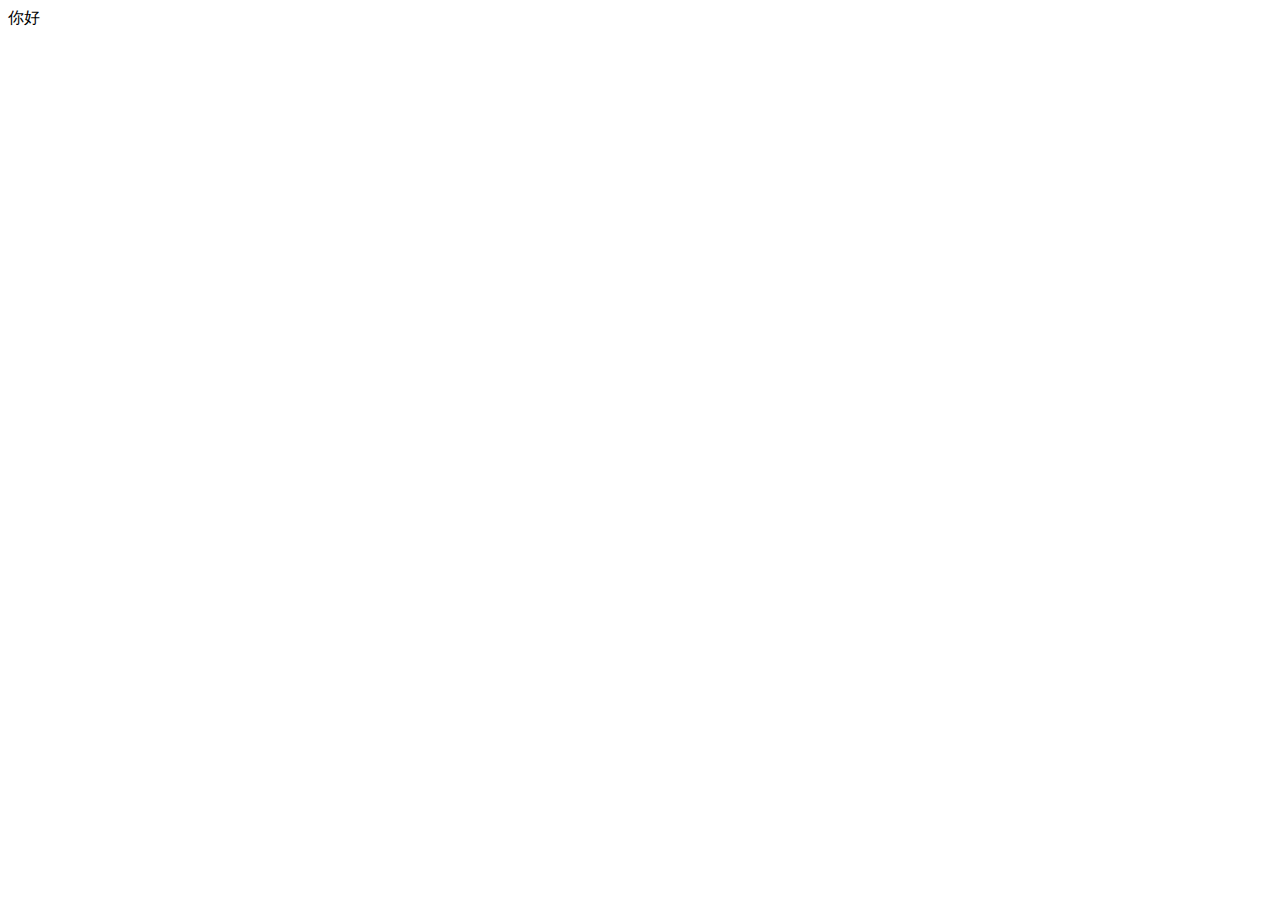
==== index.html @ 9b5a1691 "注册和登录页面完成" ====
<!DOCTYPE html>
<html lang="en">
<head>
    <meta charset="UTF-8">
    <meta http-equiv="X-UA-Compatible" content="IE=edge">
    <meta name="viewport" content="width=device-width, initial-scale=1.0">
    <title>Document</title>
</head>
<body>
    <div class="">你好</div>
</body>
</html>
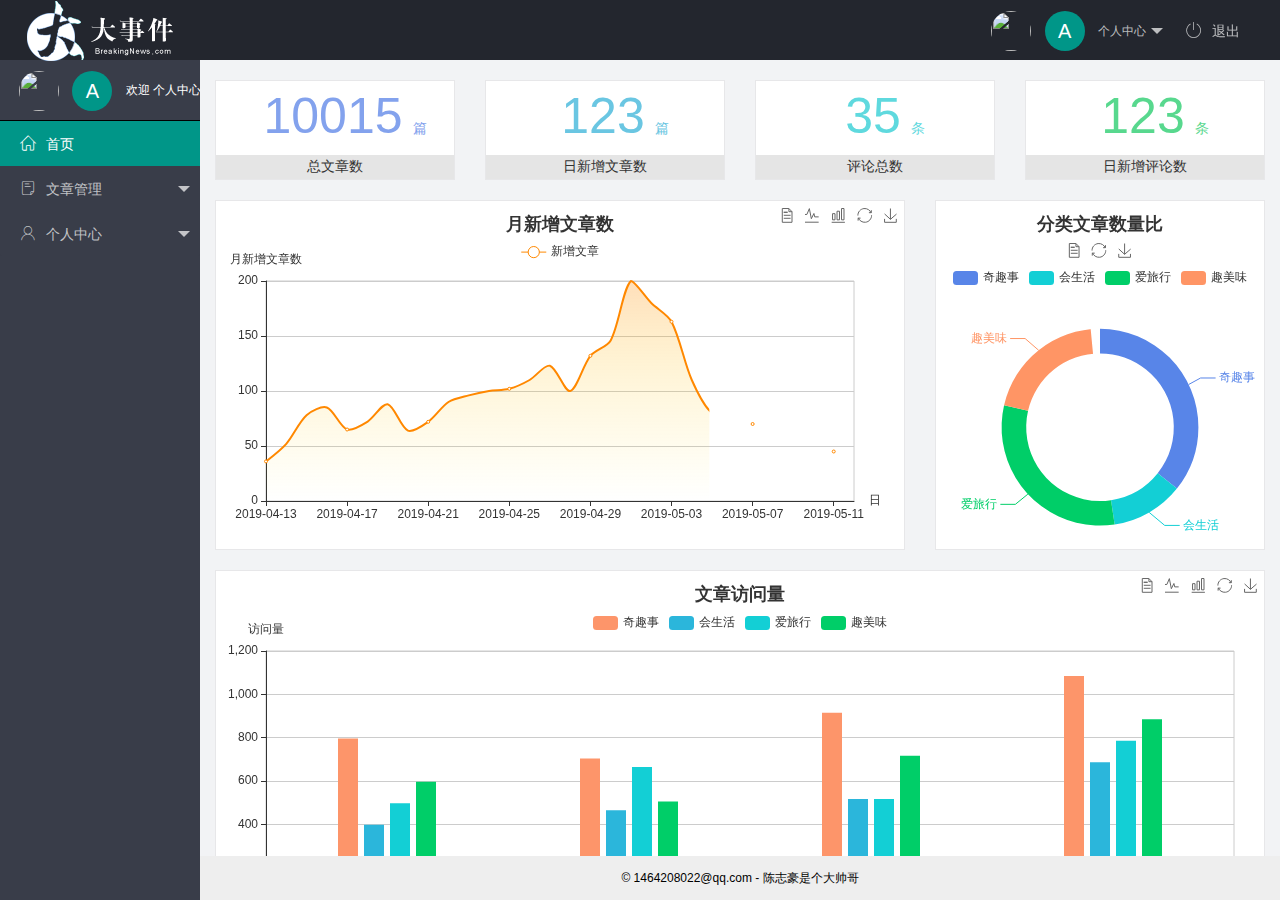
==== commit 4a2f3d9c: "首页完成" ====
--- a/index.html
+++ b/index.html
@@ -1,12 +1,96 @@
 <!DOCTYPE html>
-<html lang="en">
+<html>
+
 <head>
-    <meta charset="UTF-8">
-    <meta http-equiv="X-UA-Compatible" content="IE=edge">
-    <meta name="viewport" content="width=device-width, initial-scale=1.0">
-    <title>Document</title>
+    <meta charset="utf-8">
+    <meta name="viewport" content="width=device-width, initial-scale=1, maximum-scale=1">
+    <title>大事件-后台</title>
+    <!-- 引入layUI 的 css 文件 -->
+    <link rel="stylesheet" href="/assets/lib/layui/css/layui.css">
+    <!-- 字体图标css -->
+    <link rel="stylesheet" href="/assets/fonts/iconfont.css">
+    <!-- 本页面的css -->
+    <link rel="stylesheet" href="/assets/css/index.css">
 </head>
-<body>
-    <div class="">你好</div>
+
+<body class="layui-layout-body">
+    <div class="layui-layout layui-layout-admin">
+        <div class="layui-header">
+            <div class="layui-logo"><img src="/assets/images/logo.png" alt=""></div>
+            <!-- 头部区域（可配合layui已有的水平导航） -->
+            <ul class="layui-nav layui-layout-right">
+                <li class="layui-nav-item">
+                    <a href="javascript:;" class="userinfo">
+                        <img src="http://t.cn/RCzsdCq" class="layui-nav-img">
+                        <span class="text-avatat">A</span>
+                       
+                        个人中心
+                    </a>
+                    <dl class="layui-nav-child">
+                        <dd><a href="javaScript:;">基本资料</a></dd>
+                        <dd><a href="javaScript:;">更换头像</a></dd>
+                        <dd><a href="javaScript:;">重置密码</a></dd>
+                    </dl>
+                </li>
+                <li class="layui-nav-item"><a href="javaScript:;"><span class="iconfont icon-tuichu"></span>退出</a></li>
+            </ul>
+        </div>
+
+        <div class="layui-side layui-bg-black">
+            <div class="layui-side-scroll">
+                <!-- 侧边栏头像区域 -->
+                <div class="userinfo">
+                    <img src="http://t.cn/RCzsdCq" class="layui-nav-img">
+                    <span class="text-avatat">A</span>
+                    <span id="welcome">欢迎</span>
+                    个人中心
+                </div>
+                <!-- 左侧导航区域（可配合layui已有的垂直导航） -->
+                <ul class="layui-nav layui-nav-tree" lay-filter="test" lay-shrink="all">
+                    <li class="layui-nav-item layui-this">
+                        <a href="/home/dashboard.html" target="fm"><span class="iconfont icon-home"></span>首页</a>
+                    </li>
+                    <li class="layui-nav-item">
+                        <a class="" href="javascript:;"><span class="iconfont icon-16"></span>文章管理</a>
+                        <dl class="layui-nav-child">
+                            <dd><a href="javascript:;"><i class="layui-icon layui-icon-app"></i>文章类别</a></dd>
+                            <dd><a href="javascript:;"><i class="layui-icon layui-icon-app"></i>文章列表</a></dd>
+                            <dd><a href="javascript:;">
+                                    <i class="layui-icon layui-icon-app"></i>发表文章</a></dd>
+                        </dl>
+                    </li>
+                    <li class="layui-nav-item">
+                        <a href="javascript:;"><span class="iconfont icon-user"></span>个人中心</a>
+                        <dl class="layui-nav-child">
+                            <dd><a href="javascript:;"><i class="layui-icon layui-icon-app"></i>基本资料</a></dd>
+                            <dd><a href="javascript:;"><i class="layui-icon layui-icon-app"></i>更换头像</a></dd>
+                            <dd><a href="javascript:;"><i class="layui-icon layui-icon-app"></i>重置密码</a></dd>
+                        </dl>
+                    </li>
+
+                </ul>
+            </div>
+        </div>
+
+        <div class="layui-body">
+            <!-- 内容主体区域 -->
+            <iframe name="fm" src="/home/dashboard.html" frameborder="0"></iframe>
+        </div>
+
+        <div class="layui-footer">
+            <!-- 底部固定区域 -->
+            © 1464208022@qq.com - 陈志豪是个大帅哥
+        </div>
+    </div>
+
+    <!-- 引入layui的js文件 -->
+    <script src="/assets/lib/layui/layui.all.js"></script>
+
+    <!-- 引入jQuery文件 -->
+    <script src="/assets/lib/jquery.js"></script>
+    <script src="/assets/js/baseAPI.js"></script>
+    <!-- 引入本页面的js文件 -->
+    <script src="/assets/js/index.js"></script>
 </body>
+
 </html>--- a/assets/lib/layui/css/layui.css
+++ b/assets/lib/layui/css/layui.css
@@ -0,0 +1,2 @@
+/** layui-v2.5.5 MIT License By https://www.layui.com */
+ .layui-inline,img{display:inline-block;vertical-align:middle}h1,h2,h3,h4,h5,h6{font-weight:400}.layui-edge,.layui-header,.layui-inline,.layui-main{position:relative}.layui-body,.layui-edge,.layui-elip{overflow:hidden}.layui-btn,.layui-edge,.layui-inline,img{vertical-align:middle}.layui-btn,.layui-disabled,.layui-icon,.layui-unselect{-moz-user-select:none;-webkit-user-select:none;-ms-user-select:none}.layui-elip,.layui-form-checkbox span,.layui-form-pane .layui-form-label{text-overflow:ellipsis;white-space:nowrap}.layui-breadcrumb,.layui-tree-btnGroup{visibility:hidden}blockquote,body,button,dd,div,dl,dt,form,h1,h2,h3,h4,h5,h6,input,li,ol,p,pre,td,textarea,th,ul{margin:0;padding:0;-webkit-tap-highlight-color:rgba(0,0,0,0)}a:active,a:hover{outline:0}img{border:none}li{list-style:none}table{border-collapse:collapse;border-spacing:0}h4,h5,h6{font-size:100%}button,input,optgroup,option,select,textarea{font-family:inherit;font-size:inherit;font-style:inherit;font-weight:inherit;outline:0}pre{white-space:pre-wrap;white-space:-moz-pre-wrap;white-space:-pre-wrap;white-space:-o-pre-wrap;word-wrap:break-word}body{line-height:24px;font:14px Helvetica Neue,Helvetica,PingFang SC,Tahoma,Arial,sans-serif}hr{height:1px;margin:10px 0;border:0;clear:both}a{color:#333;text-decoration:none}a:hover{color:#777}a cite{font-style:normal;*cursor:pointer}.layui-border-box,.layui-border-box *{box-sizing:border-box}.layui-box,.layui-box *{box-sizing:content-box}.layui-clear{clear:both;*zoom:1}.layui-clear:after{content:'\20';clear:both;*zoom:1;display:block;height:0}.layui-inline{*display:inline;*zoom:1}.layui-edge{display:inline-block;width:0;height:0;border-width:6px;border-style:dashed;border-color:transparent}.layui-edge-top{top:-4px;border-bottom-color:#999;border-bottom-style:solid}.layui-edge-right{border-left-color:#999;border-left-style:solid}.layui-edge-bottom{top:2px;border-top-color:#999;border-top-style:solid}.layui-edge-left{border-right-color:#999;border-right-style:solid}.layui-disabled,.layui-disabled:hover{color:#d2d2d2!important;cursor:not-allowed!important}.layui-circle{border-radius:100%}.layui-show{display:block!important}.layui-hide{display:none!important}@font-face{font-family:layui-icon;src:url(../font/iconfont.eot?v=250);src:url(../font/iconfont.eot?v=250#iefix) format('embedded-opentype'),url(../font/iconfont.woff2?v=250) format('woff2'),url(../font/iconfont.woff?v=250) format('woff'),url(../font/iconfont.ttf?v=250) format('truetype'),url(../font/iconfont.svg?v=250#layui-icon) format('svg')}.layui-icon{font-family:layui-icon!important;font-size:16px;font-style:normal;-webkit-font-smoothing:antialiased;-moz-osx-font-smoothing:grayscale}.layui-icon-reply-fill:before{content:"\e611"}.layui-icon-set-fill:before{content:"\e614"}.layui-icon-menu-fill:before{content:"\e60f"}.layui-icon-search:before{content:"\e615"}.layui-icon-share:before{content:"\e641"}.layui-icon-set-sm:before{content:"\e620"}.layui-icon-engine:before{content:"\e628"}.layui-icon-close:before{content:"\1006"}.layui-icon-close-fill:before{content:"\1007"}.layui-icon-chart-screen:before{content:"\e629"}.layui-icon-star:before{content:"\e600"}.layui-icon-circle-dot:before{content:"\e617"}.layui-icon-chat:before{content:"\e606"}.layui-icon-release:before{content:"\e609"}.layui-icon-list:before{content:"\e60a"}.layui-icon-chart:before{content:"\e62c"}.layui-icon-ok-circle:before{content:"\1005"}.layui-icon-layim-theme:before{content:"\e61b"}.layui-icon-table:before{content:"\e62d"}.layui-icon-right:before{content:"\e602"}.layui-icon-left:before{content:"\e603"}.layui-icon-cart-simple:before{content:"\e698"}.layui-icon-face-cry:before{content:"\e69c"}.layui-icon-face-smile:before{content:"\e6af"}.layui-icon-survey:before{content:"\e6b2"}.layui-icon-tree:before{content:"\e62e"}.layui-icon-upload-circle:before{content:"\e62f"}.layui-icon-add-circle:before{content:"\e61f"}.layui-icon-download-circle:before{content:"\e601"}.layui-icon-templeate-1:before{content:"\e630"}.layui-icon-util:before{content:"\e631"}.layui-icon-face-surprised:before{content:"\e664"}.layui-icon-edit:before{content:"\e642"}.layui-icon-speaker:before{content:"\e645"}.layui-icon-down:before{content:"\e61a"}.layui-icon-file:before{content:"\e621"}.layui-icon-layouts:before{content:"\e632"}.layui-icon-rate-half:before{content:"\e6c9"}.layui-icon-add-circle-fine:before{content:"\e608"}.layui-icon-prev-circle:before{content:"\e633"}.layui-icon-read:before{content:"\e705"}.layui-icon-404:before{content:"\e61c"}.layui-icon-carousel:before{content:"\e634"}.layui-icon-help:before{content:"\e607"}.layui-icon-code-circle:before{content:"\e635"}.layui-icon-water:before{content:"\e636"}.layui-icon-username:before{content:"\e66f"}.layui-icon-find-fill:before{content:"\e670"}.layui-icon-about:before{content:"\e60b"}.layui-icon-location:before{content:"\e715"}.layui-icon-up:before{content:"\e619"}.layui-icon-pause:before{content:"\e651"}.layui-icon-date:before{content:"\e637"}.layui-icon-layim-uploadfile:before{content:"\e61d"}.layui-icon-delete:before{content:"\e640"}.layui-icon-play:before{content:"\e652"}.layui-icon-top:before{content:"\e604"}.layui-icon-friends:before{content:"\e612"}.layui-icon-refresh-3:before{content:"\e9aa"}.layui-icon-ok:before{content:"\e605"}.layui-icon-layer:before{content:"\e638"}.layui-icon-face-smile-fine:before{content:"\e60c"}.layui-icon-dollar:before{content:"\e659"}.layui-icon-group:before{content:"\e613"}.layui-icon-layim-download:before{content:"\e61e"}.layui-icon-picture-fine:before{content:"\e60d"}.layui-icon-link:before{content:"\e64c"}.layui-icon-diamond:before{content:"\e735"}.layui-icon-log:before{content:"\e60e"}.layui-icon-rate-solid:before{content:"\e67a"}.layui-icon-fonts-del:before{content:"\e64f"}.layui-icon-unlink:before{content:"\e64d"}.layui-icon-fonts-clear:before{content:"\e639"}.layui-icon-triangle-r:before{content:"\e623"}.layui-icon-circle:before{content:"\e63f"}.layui-icon-radio:before{content:"\e643"}.layui-icon-align-center:before{content:"\e647"}.layui-icon-align-right:before{content:"\e648"}.layui-icon-align-left:before{content:"\e649"}.layui-icon-loading-1:before{content:"\e63e"}.layui-icon-return:before{content:"\e65c"}.layui-icon-fonts-strong:before{content:"\e62b"}.layui-icon-upload:before{content:"\e67c"}.layui-icon-dialogue:before{content:"\e63a"}.layui-icon-video:before{content:"\e6ed"}.layui-icon-headset:before{content:"\e6fc"}.layui-icon-cellphone-fine:before{content:"\e63b"}.layui-icon-add-1:before{content:"\e654"}.layui-icon-face-smile-b:before{content:"\e650"}.layui-icon-fonts-html:before{content:"\e64b"}.layui-icon-form:before{content:"\e63c"}.layui-icon-cart:before{content:"\e657"}.layui-icon-camera-fill:before{content:"\e65d"}.layui-icon-tabs:before{content:"\e62a"}.layui-icon-fonts-code:before{content:"\e64e"}.layui-icon-fire:before{content:"\e756"}.layui-icon-set:before{content:"\e716"}.layui-icon-fonts-u:before{content:"\e646"}.layui-icon-triangle-d:before{content:"\e625"}.layui-icon-tips:before{content:"\e702"}.layui-icon-picture:before{content:"\e64a"}.layui-icon-more-vertical:before{content:"\e671"}.layui-icon-flag:before{content:"\e66c"}.layui-icon-loading:before{content:"\e63d"}.layui-icon-fonts-i:before{content:"\e644"}.layui-icon-refresh-1:before{content:"\e666"}.layui-icon-rmb:before{content:"\e65e"}.layui-icon-home:before{content:"\e68e"}.layui-icon-user:before{content:"\e770"}.layui-icon-notice:before{content:"\e667"}.layui-icon-login-weibo:before{content:"\e675"}.layui-icon-voice:before{content:"\e688"}.layui-icon-upload-drag:before{content:"\e681"}.layui-icon-login-qq:before{content:"\e676"}.layui-icon-snowflake:before{content:"\e6b1"}.layui-icon-file-b:before{content:"\e655"}.layui-icon-template:before{content:"\e663"}.layui-icon-auz:before{content:"\e672"}.layui-icon-console:before{content:"\e665"}.layui-icon-app:before{content:"\e653"}.layui-icon-prev:before{content:"\e65a"}.layui-icon-website:before{content:"\e7ae"}.layui-icon-next:before{content:"\e65b"}.layui-icon-component:before{content:"\e857"}.layui-icon-more:before{content:"\e65f"}.layui-icon-login-wechat:before{content:"\e677"}.layui-icon-shrink-right:before{content:"\e668"}.layui-icon-spread-left:before{content:"\e66b"}.layui-icon-camera:before{content:"\e660"}.layui-icon-note:before{content:"\e66e"}.layui-icon-refresh:before{content:"\e669"}.layui-icon-female:before{content:"\e661"}.layui-icon-male:before{content:"\e662"}.layui-icon-password:before{content:"\e673"}.layui-icon-senior:before{content:"\e674"}.layui-icon-theme:before{content:"\e66a"}.layui-icon-tread:before{content:"\e6c5"}.layui-icon-praise:before{content:"\e6c6"}.layui-icon-star-fill:before{content:"\e658"}.layui-icon-rate:before{content:"\e67b"}.layui-icon-template-1:before{content:"\e656"}.layui-icon-vercode:before{content:"\e679"}.layui-icon-cellphone:before{content:"\e678"}.layui-icon-screen-full:before{content:"\e622"}.layui-icon-screen-restore:before{content:"\e758"}.layui-icon-cols:before{content:"\e610"}.layui-icon-export:before{content:"\e67d"}.layui-icon-print:before{content:"\e66d"}.layui-icon-slider:before{content:"\e714"}.layui-icon-addition:before{content:"\e624"}.layui-icon-subtraction:before{content:"\e67e"}.layui-icon-service:before{content:"\e626"}.layui-icon-transfer:before{content:"\e691"}.layui-main{width:1140px;margin:0 auto}.layui-header{z-index:1000;height:60px}.layui-header a:hover{transition:all .5s;-webkit-transition:all .5s}.layui-side{position:fixed;left:0;top:0;bottom:0;z-index:999;width:200px;overflow-x:hidden}.layui-side-scroll{position:relative;width:220px;height:100%;overflow-x:hidden}.layui-body{position:absolute;left:200px;right:0;top:0;bottom:0;z-index:998;width:auto;overflow-y:auto;box-sizing:border-box}.layui-layout-body{overflow:hidden}.layui-layout-admin .layui-header{background-color:#23262E}.layui-layout-admin .layui-side{top:60px;width:200px;overflow-x:hidden}.layui-layout-admin .layui-body{position:fixed;top:60px;bottom:44px}.layui-layout-admin .layui-main{width:auto;margin:0 15px}.layui-layout-admin .layui-footer{position:fixed;left:200px;right:0;bottom:0;height:44px;line-height:44px;padding:0 15px;background-color:#eee}.layui-layout-admin .layui-logo{position:absolute;left:0;top:0;width:200px;height:100%;line-height:60px;text-align:center;color:#009688;font-size:16px}.layui-layout-admin .layui-header .layui-nav{background:0 0}.layui-layout-left{position:absolute!important;left:200px;top:0}.layui-layout-right{position:absolute!important;right:0;top:0}.layui-container{position:relative;margin:0 auto;padding:0 15px;box-sizing:border-box}.layui-fluid{position:relative;margin:0 auto;padding:0 15px}.layui-row:after,.layui-row:before{content:'';display:block;clear:both}.layui-col-lg1,.layui-col-lg10,.layui-col-lg11,.layui-col-lg12,.layui-col-lg2,.layui-col-lg3,.layui-col-lg4,.layui-col-lg5,.layui-col-lg6,.layui-col-lg7,.layui-col-lg8,.layui-col-lg9,.layui-col-md1,.layui-col-md10,.layui-col-md11,.layui-col-md12,.layui-col-md2,.layui-col-md3,.layui-col-md4,.layui-col-md5,.layui-col-md6,.layui-col-md7,.layui-col-md8,.layui-col-md9,.layui-col-sm1,.layui-col-sm10,.layui-col-sm11,.layui-col-sm12,.layui-col-sm2,.layui-col-sm3,.layui-col-sm4,.layui-col-sm5,.layui-col-sm6,.layui-col-sm7,.layui-col-sm8,.layui-col-sm9,.layui-col-xs1,.layui-col-xs10,.layui-col-xs11,.layui-col-xs12,.layui-col-xs2,.layui-col-xs3,.layui-col-xs4,.layui-col-xs5,.layui-col-xs6,.layui-col-xs7,.layui-col-xs8,.layui-col-xs9{position:relative;display:block;box-sizing:border-box}.layui-col-xs1,.layui-col-xs10,.layui-col-xs11,.layui-col-xs12,.layui-col-xs2,.layui-col-xs3,.layui-col-xs4,.layui-col-xs5,.layui-col-xs6,.layui-col-xs7,.layui-col-xs8,.layui-col-xs9{float:left}.layui-col-xs1{width:8.33333333%}.layui-col-xs2{width:16.66666667%}.layui-col-xs3{width:25%}.layui-col-xs4{width:33.33333333%}.layui-col-xs5{width:41.66666667%}.layui-col-xs6{width:50%}.layui-col-xs7{width:58.33333333%}.layui-col-xs8{width:66.66666667%}.layui-col-xs9{width:75%}.layui-col-xs10{width:83.33333333%}.layui-col-xs11{width:91.66666667%}.layui-col-xs12{width:100%}.layui-col-xs-offset1{margin-left:8.33333333%}.layui-col-xs-offset2{margin-left:16.66666667%}.layui-col-xs-offset3{margin-left:25%}.layui-col-xs-offset4{margin-left:33.33333333%}.layui-col-xs-offset5{margin-left:41.66666667%}.layui-col-xs-offset6{margin-left:50%}.layui-col-xs-offset7{margin-left:58.33333333%}.layui-col-xs-offset8{margin-left:66.66666667%}.layui-col-xs-offset9{margin-left:75%}.layui-col-xs-offset10{margin-left:83.33333333%}.layui-col-xs-offset11{margin-left:91.66666667%}.layui-col-xs-offset12{margin-left:100%}@media screen and (max-width:768px){.layui-hide-xs{display:none!important}.layui-show-xs-block{display:block!important}.layui-show-xs-inline{display:inline!important}.layui-show-xs-inline-block{display:inline-block!important}}@media screen and (min-width:768px){.layui-container{width:750px}.layui-hide-sm{display:none!important}.layui-show-sm-block{display:block!important}.layui-show-sm-inline{display:inline!important}.layui-show-sm-inline-block{display:inline-block!important}.layui-col-sm1,.layui-col-sm10,.layui-col-sm11,.layui-col-sm12,.layui-col-sm2,.layui-col-sm3,.layui-col-sm4,.layui-col-sm5,.layui-col-sm6,.layui-col-sm7,.layui-col-sm8,.layui-col-sm9{float:left}.layui-col-sm1{width:8.33333333%}.layui-col-sm2{width:16.66666667%}.layui-col-sm3{width:25%}.layui-col-sm4{width:33.33333333%}.layui-col-sm5{width:41.66666667%}.layui-col-sm6{width:50%}.layui-col-sm7{width:58.33333333%}.layui-col-sm8{width:66.66666667%}.layui-col-sm9{width:75%}.layui-col-sm10{width:83.33333333%}.layui-col-sm11{width:91.66666667%}.layui-col-sm12{width:100%}.layui-col-sm-offset1{margin-left:8.33333333%}.layui-col-sm-offset2{margin-left:16.66666667%}.layui-col-sm-offset3{margin-left:25%}.layui-col-sm-offset4{margin-left:33.33333333%}.layui-col-sm-offset5{margin-left:41.66666667%}.layui-col-sm-offset6{margin-left:50%}.layui-col-sm-offset7{margin-left:58.33333333%}.layui-col-sm-offset8{margin-left:66.66666667%}.layui-col-sm-offset9{margin-left:75%}.layui-col-sm-offset10{margin-left:83.33333333%}.layui-col-sm-offset11{margin-left:91.66666667%}.layui-col-sm-offset12{margin-left:100%}}@media screen and (min-width:992px){.layui-container{width:970px}.layui-hide-md{display:none!important}.layui-show-md-block{display:block!important}.layui-show-md-inline{display:inline!important}.layui-show-md-inline-block{display:inline-block!important}.layui-col-md1,.layui-col-md10,.layui-col-md11,.layui-col-md12,.layui-col-md2,.layui-col-md3,.layui-col-md4,.layui-col-md5,.layui-col-md6,.layui-col-md7,.layui-col-md8,.layui-col-md9{float:left}.layui-col-md1{width:8.33333333%}.layui-col-md2{width:16.66666667%}.layui-col-md3{width:25%}.layui-col-md4{width:33.33333333%}.layui-col-md5{width:41.66666667%}.layui-col-md6{width:50%}.layui-col-md7{width:58.33333333%}.layui-col-md8{width:66.66666667%}.layui-col-md9{width:75%}.layui-col-md10{width:83.33333333%}.layui-col-md11{width:91.66666667%}.layui-col-md12{width:100%}.layui-col-md-offset1{margin-left:8.33333333%}.layui-col-md-offset2{margin-left:16.66666667%}.layui-col-md-offset3{margin-left:25%}.layui-col-md-offset4{margin-left:33.33333333%}.layui-col-md-offset5{margin-left:41.66666667%}.layui-col-md-offset6{margin-left:50%}.layui-col-md-offset7{margin-left:58.33333333%}.layui-col-md-offset8{margin-left:66.66666667%}.layui-col-md-offset9{margin-left:75%}.layui-col-md-offset10{margin-left:83.33333333%}.layui-col-md-offset11{margin-left:91.66666667%}.layui-col-md-offset12{margin-left:100%}}@media screen and (min-width:1200px){.layui-container{width:1170px}.layui-hide-lg{display:none!important}.layui-show-lg-block{display:block!important}.layui-show-lg-inline{display:inline!important}.layui-show-lg-inline-block{display:inline-block!important}.layui-col-lg1,.layui-col-lg10,.layui-col-lg11,.layui-col-lg12,.layui-col-lg2,.layui-col-lg3,.layui-col-lg4,.layui-col-lg5,.layui-col-lg6,.layui-col-lg7,.layui-col-lg8,.layui-col-lg9{float:left}.layui-col-lg1{width:8.33333333%}.layui-col-lg2{width:16.66666667%}.layui-col-lg3{width:25%}.layui-col-lg4{width:33.33333333%}.layui-col-lg5{width:41.66666667%}.layui-col-lg6{width:50%}.layui-col-lg7{width:58.33333333%}.layui-col-lg8{width:66.66666667%}.layui-col-lg9{width:75%}.layui-col-lg10{width:83.33333333%}.layui-col-lg11{width:91.66666667%}.layui-col-lg12{width:100%}.layui-col-lg-offset1{margin-left:8.33333333%}.layui-col-lg-offset2{margin-left:16.66666667%}.layui-col-lg-offset3{margin-left:25%}.layui-col-lg-offset4{margin-left:33.33333333%}.layui-col-lg-offset5{margin-left:41.66666667%}.layui-col-lg-offset6{margin-left:50%}.layui-col-lg-offset7{margin-left:58.33333333%}.layui-col-lg-offset8{margin-left:66.66666667%}.layui-col-lg-offset9{margin-left:75%}.layui-col-lg-offset10{margin-left:83.33333333%}.layui-col-lg-offset11{margin-left:91.66666667%}.layui-col-lg-offset12{margin-left:100%}}.layui-col-space1{margin:-.5px}.layui-col-space1>*{padding:.5px}.layui-col-space3{margin:-1.5px}.layui-col-space3>*{padding:1.5px}.layui-col-space5{margin:-2.5px}.layui-col-space5>*{padding:2.5px}.layui-col-space8{margin:-3.5px}.layui-col-space8>*{padding:3.5px}.layui-col-space10{margin:-5px}.layui-col-space10>*{padding:5px}.layui-col-space12{margin:-6px}.layui-col-space12>*{padding:6px}.layui-col-space15{margin:-7.5px}.layui-col-space15>*{padding:7.5px}.layui-col-space18{margin:-9px}.layui-col-space18>*{padding:9px}.layui-col-space20{margin:-10px}.layui-col-space20>*{padding:10px}.layui-col-space22{margin:-11px}.layui-col-space22>*{padding:11px}.layui-col-space25{margin:-12.5px}.layui-col-space25>*{padding:12.5px}.layui-col-space30{margin:-15px}.layui-col-space30>*{padding:15px}.layui-btn,.layui-input,.layui-select,.layui-textarea,.layui-upload-button{outline:0;-webkit-appearance:none;transition:all .3s;-webkit-transition:all .3s;box-sizing:border-box}.layui-elem-quote{margin-bottom:10px;padding:15px;line-height:22px;border-left:5px solid #009688;border-radius:0 2px 2px 0;background-color:#f2f2f2}.layui-quote-nm{border-style:solid;border-width:1px 1px 1px 5px;background:0 0}.layui-elem-field{margin-bottom:10px;padding:0;border-width:1px;border-style:solid}.layui-elem-field legend{margin-left:20px;padding:0 10px;font-size:20px;font-weight:300}.layui-field-title{margin:10px 0 20px;border-width:1px 0 0}.layui-field-box{padding:10px 15px}.layui-field-title .layui-field-box{padding:10px 0}.layui-progress{position:relative;height:6px;border-radius:20px;background-color:#e2e2e2}.layui-progress-bar{position:absolute;left:0;top:0;width:0;max-width:100%;height:6px;border-radius:20px;text-align:right;background-color:#5FB878;transition:all .3s;-webkit-transition:all .3s}.layui-progress-big,.layui-progress-big .layui-progress-bar{height:18px;line-height:18px}.layui-progress-text{position:relative;top:-20px;line-height:18px;font-size:12px;color:#666}.layui-progress-big .layui-progress-text{position:static;padding:0 10px;color:#fff}.layui-collapse{border-width:1px;border-style:solid;border-radius:2px}.layui-colla-content,.layui-colla-item{border-top-width:1px;border-top-style:solid}.layui-colla-item:first-child{border-top:none}.layui-colla-title{position:relative;height:42px;line-height:42px;padding:0 15px 0 35px;color:#333;background-color:#f2f2f2;cursor:pointer;font-size:14px;overflow:hidden}.layui-colla-content{display:none;padding:10px 15px;line-height:22px;color:#666}.layui-colla-icon{position:absolute;left:15px;top:0;font-size:14px}.layui-card{margin-bottom:15px;border-radius:2px;background-color:#fff;box-shadow:0 1px 2px 0 rgba(0,0,0,.05)}.layui-card:last-child{margin-bottom:0}.layui-card-header{position:relative;height:42px;line-height:42px;padding:0 15px;border-bottom:1px solid #f6f6f6;color:#333;border-radius:2px 2px 0 0;font-size:14px}.layui-bg-black,.layui-bg-blue,.layui-bg-cyan,.layui-bg-green,.layui-bg-orange,.layui-bg-red{color:#fff!important}.layui-card-body{position:relative;padding:10px 15px;line-height:24px}.layui-card-body[pad15]{padding:15px}.layui-card-body[pad20]{padding:20px}.layui-card-body .layui-table{margin:5px 0}.layui-card .layui-tab{margin:0}.layui-panel-window{position:relative;padding:15px;border-radius:0;border-top:5px solid #E6E6E6;background-color:#fff}.layui-auxiliar-moving{position:fixed;left:0;right:0;top:0;bottom:0;width:100%;height:100%;background:0 0;z-index:9999999999}.layui-form-label,.layui-form-mid,.layui-form-select,.layui-input-block,.layui-input-inline,.layui-textarea{position:relative}.layui-bg-red{background-color:#FF5722!important}.layui-bg-orange{background-color:#FFB800!important}.layui-bg-green{background-color:#009688!important}.layui-bg-cyan{background-color:#2F4056!important}.layui-bg-blue{background-color:#1E9FFF!important}.layui-bg-black{background-color:#393D49!important}.layui-bg-gray{background-color:#eee!important;color:#666!important}.layui-badge-rim,.layui-colla-content,.layui-colla-item,.layui-collapse,.layui-elem-field,.layui-form-pane .layui-form-item[pane],.layui-form-pane .layui-form-label,.layui-input,.layui-layedit,.layui-layedit-tool,.layui-quote-nm,.layui-select,.layui-tab-bar,.layui-tab-card,.layui-tab-title,.layui-tab-title .layui-this:after,.layui-textarea{border-color:#e6e6e6}.layui-timeline-item:before,hr{background-color:#e6e6e6}.layui-text{line-height:22px;font-size:14px;color:#666}.layui-text h1,.layui-text h2,.layui-text h3{font-weight:500;color:#333}.layui-text h1{font-size:30px}.layui-text h2{font-size:24px}.layui-text h3{font-size:18px}.layui-text a:not(.layui-btn){color:#01AAED}.layui-text a:not(.layui-btn):hover{text-decoration:underline}.layui-text ul{padding:5px 0 5px 15px}.layui-text ul li{margin-top:5px;list-style-type:disc}.layui-text em,.layui-word-aux{color:#999!important;padding:0 5px!important}.layui-btn{display:inline-block;height:38px;line-height:38px;padding:0 18px;background-color:#009688;color:#fff;white-space:nowrap;text-align:center;font-size:14px;border:none;border-radius:2px;cursor:pointer}.layui-btn:hover{opacity:.8;filter:alpha(opacity=80);color:#fff}.layui-btn:active{opacity:1;filter:alpha(opacity=100)}.layui-btn+.layui-btn{margin-left:10px}.layui-btn-container{font-size:0}.layui-btn-container .layui-btn{margin-right:10px;margin-bottom:10px}.layui-btn-container .layui-btn+.layui-btn{margin-left:0}.layui-table .layui-btn-container .layui-btn{margin-bottom:9px}.layui-btn-radius{border-radius:100px}.layui-btn .layui-icon{margin-right:3px;font-size:18px;vertical-align:bottom;vertical-align:middle\9}.layui-btn-primary{border:1px solid #C9C9C9;background-color:#fff;color:#555}.layui-btn-primary:hover{border-color:#009688;color:#333}.layui-btn-normal{background-color:#1E9FFF}.layui-btn-warm{background-color:#FFB800}.layui-btn-danger{background-color:#FF5722}.layui-btn-checked{background-color:#5FB878}.layui-btn-disabled,.layui-btn-disabled:active,.layui-btn-disabled:hover{border:1px solid #e6e6e6;background-color:#FBFBFB;color:#C9C9C9;cursor:not-allowed;opacity:1}.layui-btn-lg{height:44px;line-height:44px;padding:0 25px;font-size:16px}.layui-btn-sm{height:30px;line-height:30px;padding:0 10px;font-size:12px}.layui-btn-sm i{font-size:16px!important}.layui-btn-xs{height:22px;line-height:22px;padding:0 5px;font-size:12px}.layui-btn-xs i{font-size:14px!important}.layui-btn-group{display:inline-block;vertical-align:middle;font-size:0}.layui-btn-group .layui-btn{margin-left:0!important;margin-right:0!important;border-left:1px solid rgba(255,255,255,.5);border-radius:0}.layui-btn-group .layui-btn-primary{border-left:none}.layui-btn-group .layui-btn-primary:hover{border-color:#C9C9C9;color:#009688}.layui-btn-group .layui-btn:first-child{border-left:none;border-radius:2px 0 0 2px}.layui-btn-group .layui-btn-primary:first-child{border-left:1px solid #c9c9c9}.layui-btn-group .layui-btn:last-child{border-radius:0 2px 2px 0}.layui-btn-group .layui-btn+.layui-btn{margin-left:0}.layui-btn-group+.layui-btn-group{margin-left:10px}.layui-btn-fluid{width:100%}.layui-input,.layui-select,.layui-textarea{height:38px;line-height:1.3;line-height:38px\9;border-width:1px;border-style:solid;background-color:#fff;border-radius:2px}.layui-input::-webkit-input-placeholder,.layui-select::-webkit-input-placeholder,.layui-textarea::-webkit-input-placeholder{line-height:1.3}.layui-input,.layui-textarea{display:block;width:100%;padding-left:10px}.layui-input:hover,.layui-textarea:hover{border-color:#D2D2D2!important}.layui-input:focus,.layui-textarea:focus{border-color:#C9C9C9!important}.layui-textarea{min-height:100px;height:auto;line-height:20px;padding:6px 10px;resize:vertical}.layui-select{padding:0 10px}.layui-form input[type=checkbox],.layui-form input[type=radio],.layui-form select{display:none}.layui-form [lay-ignore]{display:initial}.layui-form-item{margin-bottom:15px;clear:both;*zoom:1}.layui-form-item:after{content:'\20';clear:both;*zoom:1;display:block;height:0}.layui-form-label{float:left;display:block;padding:9px 15px;width:80px;font-weight:400;line-height:20px;text-align:right}.layui-form-label-col{display:block;float:none;padding:9px 0;line-height:20px;text-align:left}.layui-form-item .layui-inline{margin-bottom:5px;margin-right:10px}.layui-input-block{margin-left:110px;min-height:36px}.layui-input-inline{display:inline-block;vertical-align:middle}.layui-form-item .layui-input-inline{float:left;width:190px;margin-right:10px}.layui-form-text .layui-input-inline{width:auto}.layui-form-mid{float:left;display:block;padding:9px 0!important;line-height:20px;margin-right:10px}.layui-form-danger+.layui-form-select .layui-input,.layui-form-danger:focus{border-color:#FF5722!important}.layui-form-select .layui-input{padding-right:30px;cursor:pointer}.layui-form-select .layui-edge{position:absolute;right:10px;top:50%;margin-top:-3px;cursor:pointer;border-width:6px;border-top-color:#c2c2c2;border-top-style:solid;transition:all .3s;-webkit-transition:all .3s}.layui-form-select dl{display:none;position:absolute;left:0;top:42px;padding:5px 0;z-index:899;min-width:100%;border:1px solid #d2d2d2;max-height:300px;overflow-y:auto;background-color:#fff;border-radius:2px;box-shadow:0 2px 4px rgba(0,0,0,.12);box-sizing:border-box}.layui-form-select dl dd,.layui-form-select dl dt{padding:0 10px;line-height:36px;white-space:nowrap;overflow:hidden;text-overflow:ellipsis}.layui-form-select dl dt{font-size:12px;color:#999}.layui-form-select dl dd{cursor:pointer}.layui-form-select dl dd:hover{background-color:#f2f2f2;-webkit-transition:.5s all;transition:.5s all}.layui-form-select .layui-select-group dd{padding-left:20px}.layui-form-select dl dd.layui-select-tips{padding-left:10px!important;color:#999}.layui-form-select dl dd.layui-this{background-color:#5FB878;color:#fff}.layui-form-checkbox,.layui-form-select dl dd.layui-disabled{background-color:#fff}.layui-form-selected dl{display:block}.layui-form-checkbox,.layui-form-checkbox *,.layui-form-switch{display:inline-block;vertical-align:middle}.layui-form-selected .layui-edge{margin-top:-9px;-webkit-transform:rotate(180deg);transform:rotate(180deg);margin-top:-3px\9}:root .layui-form-selected .layui-edge{margin-top:-9px\0/IE9}.layui-form-selectup dl{top:auto;bottom:42px}.layui-select-none{margin:5px 0;text-align:center;color:#999}.layui-select-disabled .layui-disabled{border-color:#eee!important}.layui-select-disabled .layui-edge{border-top-color:#d2d2d2}.layui-form-checkbox{position:relative;height:30px;line-height:30px;margin-right:10px;padding-right:30px;cursor:pointer;font-size:0;-webkit-transition:.1s linear;transition:.1s linear;box-sizing:border-box}.layui-form-checkbox span{padding:0 10px;height:100%;font-size:14px;border-radius:2px 0 0 2px;background-color:#d2d2d2;color:#fff;overflow:hidden}.layui-form-checkbox:hover span{background-color:#c2c2c2}.layui-form-checkbox i{position:absolute;right:0;top:0;width:30px;height:28px;border:1px solid #d2d2d2;border-left:none;border-radius:0 2px 2px 0;color:#fff;font-size:20px;text-align:center}.layui-form-checkbox:hover i{border-color:#c2c2c2;color:#c2c2c2}.layui-form-checked,.layui-form-checked:hover{border-color:#5FB878}.layui-form-checked span,.layui-form-checked:hover span{background-color:#5FB878}.layui-form-checked i,.layui-form-checked:hover i{color:#5FB878}.layui-form-item .layui-form-checkbox{margin-top:4px}.layui-form-checkbox[lay-skin=primary]{height:auto!important;line-height:normal!important;min-width:18px;min-height:18px;border:none!important;margin-right:0;padding-left:28px;padding-right:0;background:0 0}.layui-form-checkbox[lay-skin=primary] span{padding-left:0;padding-right:15px;line-height:18px;background:0 0;color:#666}.layui-form-checkbox[lay-skin=primary] i{right:auto;left:0;width:16px;height:16px;line-height:16px;border:1px solid #d2d2d2;font-size:12px;border-radius:2px;background-color:#fff;-webkit-transition:.1s linear;transition:.1s linear}.layui-form-checkbox[lay-skin=primary]:hover i{border-color:#5FB878;color:#fff}.layui-form-checked[lay-skin=primary] i{border-color:#5FB878!important;background-color:#5FB878;color:#fff}.layui-checkbox-disbaled[lay-skin=primary] span{background:0 0!important;color:#c2c2c2}.layui-checkbox-disbaled[lay-skin=primary]:hover i{border-color:#d2d2d2}.layui-form-item .layui-form-checkbox[lay-skin=primary]{margin-top:10px}.layui-form-switch{position:relative;height:22px;line-height:22px;min-width:35px;padding:0 5px;margin-top:8px;border:1px solid #d2d2d2;border-radius:20px;cursor:pointer;background-color:#fff;-webkit-transition:.1s linear;transition:.1s linear}.layui-form-switch i{position:absolute;left:5px;top:3px;width:16px;height:16px;border-radius:20px;background-color:#d2d2d2;-webkit-transition:.1s linear;transition:.1s linear}.layui-form-switch em{position:relative;top:0;width:25px;margin-left:21px;padding:0!important;text-align:center!important;color:#999!important;font-style:normal!important;font-size:12px}.layui-form-onswitch{border-color:#5FB878;background-color:#5FB878}.layui-checkbox-disbaled,.layui-checkbox-disbaled i{border-color:#e2e2e2!important}.layui-form-onswitch i{left:100%;margin-left:-21px;background-color:#fff}.layui-form-onswitch em{margin-left:5px;margin-right:21px;color:#fff!important}.layui-checkbox-disbaled span{background-color:#e2e2e2!important}.layui-checkbox-disbaled:hover i{color:#fff!important}[lay-radio]{display:none}.layui-form-radio,.layui-form-radio *{display:inline-block;vertical-align:middle}.layui-form-radio{line-height:28px;margin:6px 10px 0 0;padding-right:10px;cursor:pointer;font-size:0}.layui-form-radio *{font-size:14px}.layui-form-radio>i{margin-right:8px;font-size:22px;color:#c2c2c2}.layui-form-radio>i:hover,.layui-form-radioed>i{color:#5FB878}.layui-radio-disbaled>i{color:#e2e2e2!important}.layui-form-pane .layui-form-label{width:110px;padding:8px 15px;height:38px;line-height:20px;border-width:1px;border-style:solid;border-radius:2px 0 0 2px;text-align:center;background-color:#FBFBFB;overflow:hidden;box-sizing:border-box}.layui-form-pane .layui-input-inline{margin-left:-1px}.layui-form-pane .layui-input-block{margin-left:110px;left:-1px}.layui-form-pane .layui-input{border-radius:0 2px 2px 0}.layui-form-pane .layui-form-text .layui-form-label{float:none;width:100%;border-radius:2px;box-sizing:border-box;text-align:left}.layui-form-pane .layui-form-text .layui-input-inline{display:block;margin:0;top:-1px;clear:both}.layui-form-pane .layui-form-text .layui-input-block{margin:0;left:0;top:-1px}.layui-form-pane .layui-form-text .layui-textarea{min-height:100px;border-radius:0 0 2px 2px}.layui-form-pane .layui-form-checkbox{margin:4px 0 4px 10px}.layui-form-pane .layui-form-radio,.layui-form-pane .layui-form-switch{margin-top:6px;margin-left:10px}.layui-form-pane .layui-form-item[pane]{position:relative;border-width:1px;border-style:solid}.layui-form-pane .layui-form-item[pane] .layui-form-label{position:absolute;left:0;top:0;height:100%;border-width:0 1px 0 0}.layui-form-pane .layui-form-item[pane] .layui-input-inline{margin-left:110px}@media screen and (max-width:450px){.layui-form-item .layui-form-label{text-overflow:ellipsis;overflow:hidden;white-space:nowrap}.layui-form-item .layui-inline{display:block;margin-right:0;margin-bottom:20px;clear:both}.layui-form-item .layui-inline:after{content:'\20';clear:both;display:block;height:0}.layui-form-item .layui-input-inline{display:block;float:none;left:-3px;width:auto;margin:0 0 10px 112px}.layui-form-item .layui-input-inline+.layui-form-mid{margin-left:110px;top:-5px;padding:0}.layui-form-item .layui-form-checkbox{margin-right:5px;margin-bottom:5px}}.layui-layedit{border-width:1px;border-style:solid;border-radius:2px}.layui-layedit-tool{padding:3px 5px;border-bottom-width:1px;border-bottom-style:solid;font-size:0}.layedit-tool-fixed{position:fixed;top:0;border-top:1px solid #e2e2e2}.layui-layedit-tool .layedit-tool-mid,.layui-layedit-tool .layui-icon{display:inline-block;vertical-align:middle;text-align:center;font-size:14px}.layui-layedit-tool .layui-icon{position:relative;width:32px;height:30px;line-height:30px;margin:3px 5px;color:#777;cursor:pointer;border-radius:2px}.layui-layedit-tool .layui-icon:hover{color:#393D49}.layui-layedit-tool .layui-icon:active{color:#000}.layui-layedit-tool .layedit-tool-active{background-color:#e2e2e2;color:#000}.layui-layedit-tool .layui-disabled,.layui-layedit-tool .layui-disabled:hover{color:#d2d2d2;cursor:not-allowed}.layui-layedit-tool .layedit-tool-mid{width:1px;height:18px;margin:0 10px;background-color:#d2d2d2}.layedit-tool-html{width:50px!important;font-size:30px!important}.layedit-tool-b,.layedit-tool-code,.layedit-tool-help{font-size:16px!important}.layedit-tool-d,.layedit-tool-face,.layedit-tool-image,.layedit-tool-unlink{font-size:18px!important}.layedit-tool-image input{position:absolute;font-size:0;left:0;top:0;width:100%;height:100%;opacity:.01;filter:Alpha(opacity=1);cursor:pointer}.layui-layedit-iframe iframe{display:block;width:100%}#LAY_layedit_code{overflow:hidden}.layui-laypage{display:inline-block;*display:inline;*zoom:1;vertical-align:middle;margin:10px 0;font-size:0}.layui-laypage>a:first-child,.layui-laypage>a:first-child em{border-radius:2px 0 0 2px}.layui-laypage>a:last-child,.layui-laypage>a:last-child em{border-radius:0 2px 2px 0}.layui-laypage>:first-child{margin-left:0!important}.layui-laypage>:last-child{margin-right:0!important}.layui-laypage a,.layui-laypage button,.layui-laypage input,.layui-laypage select,.layui-laypage span{border:1px solid #e2e2e2}.layui-laypage a,.layui-laypage span{display:inline-block;*display:inline;*zoom:1;vertical-align:middle;padding:0 15px;height:28px;line-height:28px;margin:0 -1px 5px 0;background-color:#fff;color:#333;font-size:12px}.layui-flow-more a *,.layui-laypage input,.layui-table-view select[lay-ignore]{display:inline-block}.layui-laypage a:hover{color:#009688}.layui-laypage em{font-style:normal}.layui-laypage .layui-laypage-spr{color:#999;font-weight:700}.layui-laypage a{text-decoration:none}.layui-laypage .layui-laypage-curr{position:relative}.layui-laypage .layui-laypage-curr em{position:relative;color:#fff}.layui-laypage .layui-laypage-curr .layui-laypage-em{position:absolute;left:-1px;top:-1px;padding:1px;width:100%;height:100%;background-color:#009688}.layui-laypage-em{border-radius:2px}.layui-laypage-next em,.layui-laypage-prev em{font-family:Sim sun;font-size:16px}.layui-laypage .layui-laypage-count,.layui-laypage .layui-laypage-limits,.layui-laypage .layui-laypage-refresh,.layui-laypage .layui-laypage-skip{margin-left:10px;margin-right:10px;padding:0;border:none}.layui-laypage .layui-laypage-limits,.layui-laypage .layui-laypage-refresh{vertical-align:top}.layui-laypage .layui-laypage-refresh i{font-size:18px;cursor:pointer}.layui-laypage select{height:22px;padding:3px;border-radius:2px;cursor:pointer}.layui-laypage .layui-laypage-skip{height:30px;line-height:30px;color:#999}.layui-laypage button,.layui-laypage input{height:30px;line-height:30px;border-radius:2px;vertical-align:top;background-color:#fff;box-sizing:border-box}.layui-laypage input{width:40px;margin:0 10px;padding:0 3px;text-align:center}.layui-laypage input:focus,.layui-laypage select:focus{border-color:#009688!important}.layui-laypage button{margin-left:10px;padding:0 10px;cursor:pointer}.layui-table,.layui-table-view{margin:10px 0}.layui-flow-more{margin:10px 0;text-align:center;color:#999;font-size:14px}.layui-flow-more a{height:32px;line-height:32px}.layui-flow-more a *{vertical-align:top}.layui-flow-more a cite{padding:0 20px;border-radius:3px;background-color:#eee;color:#333;font-style:normal}.layui-flow-more a cite:hover{opacity:.8}.layui-flow-more a i{font-size:30px;color:#737383}.layui-table{width:100%;background-color:#fff;color:#666}.layui-table tr{transition:all .3s;-webkit-transition:all .3s}.layui-table th{text-align:left;font-weight:400}.layui-table tbody tr:hover,.layui-table thead tr,.layui-table-click,.layui-table-header,.layui-table-hover,.layui-table-mend,.layui-table-patch,.layui-table-tool,.layui-table-total,.layui-table-total tr,.layui-table[lay-even] tr:nth-child(even){background-color:#f2f2f2}.layui-table td,.layui-table th,.layui-table-col-set,.layui-table-fixed-r,.layui-table-grid-down,.layui-table-header,.layui-table-page,.layui-table-tips-main,.layui-table-tool,.layui-table-total,.layui-table-view,.layui-table[lay-skin=line],.layui-table[lay-skin=row]{border-width:1px;border-style:solid;border-color:#e6e6e6}.layui-table td,.layui-table th{position:relative;padding:9px 15px;min-height:20px;line-height:20px;font-size:14px}.layui-table[lay-skin=line] td,.layui-table[lay-skin=line] th{border-width:0 0 1px}.layui-table[lay-skin=row] td,.layui-table[lay-skin=row] th{border-width:0 1px 0 0}.layui-table[lay-skin=nob] td,.layui-table[lay-skin=nob] th{border:none}.layui-table img{max-width:100px}.layui-table[lay-size=lg] td,.layui-table[lay-size=lg] th{padding:15px 30px}.layui-table-view .layui-table[lay-size=lg] .layui-table-cell{height:40px;line-height:40px}.layui-table[lay-size=sm] td,.layui-table[lay-size=sm] th{font-size:12px;padding:5px 10px}.layui-table-view .layui-table[lay-size=sm] .layui-table-cell{height:20px;line-height:20px}.layui-table[lay-data]{display:none}.layui-table-box{position:relative;overflow:hidden}.layui-table-view .layui-table{position:relative;width:auto;margin:0}.layui-table-view .layui-table[lay-skin=line]{border-width:0 1px 0 0}.layui-table-view .layui-table[lay-skin=row]{border-width:0 0 1px}.layui-table-view .layui-table td,.layui-table-view .layui-table th{padding:5px 0;border-top:none;border-left:none}.layui-table-view .layui-table th.layui-unselect .layui-table-cell span{cursor:pointer}.layui-table-view .layui-table td{cursor:default}.layui-table-view .layui-table td[data-edit=text]{cursor:text}.layui-table-view .layui-form-checkbox[lay-skin=primary] i{width:18px;height:18px}.layui-table-view .layui-form-radio{line-height:0;padding:0}.layui-table-view .layui-form-radio>i{margin:0;font-size:20px}.layui-table-init{position:absolute;left:0;top:0;width:100%;height:100%;text-align:center;z-index:110}.layui-table-init .layui-icon{position:absolute;left:50%;top:50%;margin:-15px 0 0 -15px;font-size:30px;color:#c2c2c2}.layui-table-header{border-width:0 0 1px;overflow:hidden}.layui-table-header .layui-table{margin-bottom:-1px}.layui-table-tool .layui-inline[lay-event]{position:relative;width:26px;height:26px;padding:5px;line-height:16px;margin-right:10px;text-align:center;color:#333;border:1px solid #ccc;cursor:pointer;-webkit-transition:.5s all;transition:.5s all}.layui-table-tool .layui-inline[lay-event]:hover{border:1px solid #999}.layui-table-tool-temp{padding-right:120px}.layui-table-tool-self{position:absolute;right:17px;top:10px}.layui-table-tool .layui-table-tool-self .layui-inline[lay-event]{margin:0 0 0 10px}.layui-table-tool-panel{position:absolute;top:29px;left:-1px;padding:5px 0;min-width:150px;min-height:40px;border:1px solid #d2d2d2;text-align:left;overflow-y:auto;background-color:#fff;box-shadow:0 2px 4px rgba(0,0,0,.12)}.layui-table-cell,.layui-table-tool-panel li{overflow:hidden;text-overflow:ellipsis;white-space:nowrap}.layui-table-tool-panel li{padding:0 10px;line-height:30px;-webkit-transition:.5s all;transition:.5s all}.layui-table-tool-panel li .layui-form-checkbox[lay-skin=primary]{width:100%;padding-left:28px}.layui-table-tool-panel li:hover{background-color:#f2f2f2}.layui-table-tool-panel li .layui-form-checkbox[lay-skin=primary] i{position:absolute;left:0;top:0}.layui-table-tool-panel li .layui-form-checkbox[lay-skin=primary] span{padding:0}.layui-table-tool .layui-table-tool-self .layui-table-tool-panel{left:auto;right:-1px}.layui-table-col-set{position:absolute;right:0;top:0;width:20px;height:100%;border-width:0 0 0 1px;background-color:#fff}.layui-table-sort{width:10px;height:20px;margin-left:5px;cursor:pointer!important}.layui-table-sort .layui-edge{position:absolute;left:5px;border-width:5px}.layui-table-sort .layui-table-sort-asc{top:3px;border-top:none;border-bottom-style:solid;border-bottom-color:#b2b2b2}.layui-table-sort .layui-table-sort-asc:hover{border-bottom-color:#666}.layui-table-sort .layui-table-sort-desc{bottom:5px;border-bottom:none;border-top-style:solid;border-top-color:#b2b2b2}.layui-table-sort .layui-table-sort-desc:hover{border-top-color:#666}.layui-table-sort[lay-sort=asc] .layui-table-sort-asc{border-bottom-color:#000}.layui-table-sort[lay-sort=desc] .layui-table-sort-desc{border-top-color:#000}.layui-table-cell{height:28px;line-height:28px;padding:0 15px;position:relative;box-sizing:border-box}.layui-table-cell .layui-form-checkbox[lay-skin=primary]{top:-1px;padding:0}.layui-table-cell .layui-table-link{color:#01AAED}.laytable-cell-checkbox,.laytable-cell-numbers,.laytable-cell-radio,.laytable-cell-space{padding:0;text-align:center}.layui-table-body{position:relative;overflow:auto;margin-right:-1px;margin-bottom:-1px}.layui-table-body .layui-none{line-height:26px;padding:15px;text-align:center;color:#999}.layui-table-fixed{position:absolute;left:0;top:0;z-index:101}.layui-table-fixed .layui-table-body{overflow:hidden}.layui-table-fixed-l{box-shadow:0 -1px 8px rgba(0,0,0,.08)}.layui-table-fixed-r{left:auto;right:-1px;border-width:0 0 0 1px;box-shadow:-1px 0 8px rgba(0,0,0,.08)}.layui-table-fixed-r .layui-table-header{position:relative;overflow:visible}.layui-table-mend{position:absolute;right:-49px;top:0;height:100%;width:50px}.layui-table-tool{position:relative;z-index:890;width:100%;min-height:50px;line-height:30px;padding:10px 15px;border-width:0 0 1px}.layui-table-tool .layui-btn-container{margin-bottom:-10px}.layui-table-page,.layui-table-total{border-width:1px 0 0;margin-bottom:-1px;overflow:hidden}.layui-table-page{position:relative;width:100%;padding:7px 7px 0;height:41px;font-size:12px;white-space:nowrap}.layui-table-page>div{height:26px}.layui-table-page .layui-laypage{margin:0}.layui-table-page .layui-laypage a,.layui-table-page .layui-laypage span{height:26px;line-height:26px;margin-bottom:10px;border:none;background:0 0}.layui-table-page .layui-laypage a,.layui-table-page .layui-laypage span.layui-laypage-curr{padding:0 12px}.layui-table-page .layui-laypage span{margin-left:0;padding:0}.layui-table-page .layui-laypage .layui-laypage-prev{margin-left:-7px!important}.layui-table-page .layui-laypage .layui-laypage-curr .layui-laypage-em{left:0;top:0;padding:0}.layui-table-page .layui-laypage button,.layui-table-page .layui-laypage input{height:26px;line-height:26px}.layui-table-page .layui-laypage input{width:40px}.layui-table-page .layui-laypage button{padding:0 10px}.layui-table-page select{height:18px}.layui-table-patch .layui-table-cell{padding:0;width:30px}.layui-table-edit{position:absolute;left:0;top:0;width:100%;height:100%;padding:0 14px 1px;border-radius:0;box-shadow:1px 1px 20px rgba(0,0,0,.15)}.layui-table-edit:focus{border-color:#5FB878!important}select.layui-table-edit{padding:0 0 0 10px;border-color:#C9C9C9}.layui-table-view .layui-form-checkbox,.layui-table-view .layui-form-radio,.layui-table-view .layui-form-switch{top:0;margin:0;box-sizing:content-box}.layui-table-view .layui-form-checkbox{top:-1px;height:26px;line-height:26px}.layui-table-view .layui-form-checkbox i{height:26px}.layui-table-grid .layui-table-cell{overflow:visible}.layui-table-grid-down{position:absolute;top:0;right:0;width:26px;height:100%;padding:5px 0;border-width:0 0 0 1px;text-align:center;background-color:#fff;color:#999;cursor:pointer}.layui-table-grid-down .layui-icon{position:absolute;top:50%;left:50%;margin:-8px 0 0 -8px}.layui-table-grid-down:hover{background-color:#fbfbfb}body .layui-table-tips .layui-layer-content{background:0 0;padding:0;box-shadow:0 1px 6px rgba(0,0,0,.12)}.layui-table-tips-main{margin:-44px 0 0 -1px;max-height:150px;padding:8px 15px;font-size:14px;overflow-y:scroll;background-color:#fff;color:#666}.layui-table-tips-c{position:absolute;right:-3px;top:-13px;width:20px;height:20px;padding:3px;cursor:pointer;background-color:#666;border-radius:50%;color:#fff}.layui-table-tips-c:hover{background-color:#777}.layui-table-tips-c:before{position:relative;right:-2px}.layui-upload-file{display:none!important;opacity:.01;filter:Alpha(opacity=1)}.layui-upload-drag,.layui-upload-form,.layui-upload-wrap{display:inline-block}.layui-upload-list{margin:10px 0}.layui-upload-choose{padding:0 10px;color:#999}.layui-upload-drag{position:relative;padding:30px;border:1px dashed #e2e2e2;background-color:#fff;text-align:center;cursor:pointer;color:#999}.layui-upload-drag .layui-icon{font-size:50px;color:#009688}.layui-upload-drag[lay-over]{border-color:#009688}.layui-upload-iframe{position:absolute;width:0;height:0;border:0;visibility:hidden}.layui-upload-wrap{position:relative;vertical-align:middle}.layui-upload-wrap .layui-upload-file{display:block!important;position:absolute;left:0;top:0;z-index:10;font-size:100px;width:100%;height:100%;opacity:.01;filter:Alpha(opacity=1);cursor:pointer}.layui-transfer-active,.layui-transfer-box{display:inline-block;vertical-align:middle}.layui-transfer-box,.layui-transfer-header,.layui-transfer-search{border-width:0;border-style:solid;border-color:#e6e6e6}.layui-transfer-box{position:relative;border-width:1px;width:200px;height:360px;border-radius:2px;background-color:#fff}.layui-transfer-box .layui-form-checkbox{width:100%;margin:0!important}.layui-transfer-header{height:38px;line-height:38px;padding:0 10px;border-bottom-width:1px}.layui-transfer-search{position:relative;padding:10px;border-bottom-width:1px}.layui-transfer-search .layui-input{height:32px;padding-left:30px;font-size:12px}.layui-transfer-search .layui-icon-search{position:absolute;left:20px;top:50%;margin-top:-8px;color:#666}.layui-transfer-active{margin:0 15px}.layui-transfer-active .layui-btn{display:block;margin:0;padding:0 15px;background-color:#5FB878;border-color:#5FB878;color:#fff}.layui-transfer-active .layui-btn-disabled{background-color:#FBFBFB;border-color:#e6e6e6;color:#C9C9C9}.layui-transfer-active .layui-btn:first-child{margin-bottom:15px}.layui-transfer-active .layui-btn .layui-icon{margin:0;font-size:14px!important}.layui-transfer-data{padding:5px 0;overflow:auto}.layui-transfer-data li{height:32px;line-height:32px;padding:0 10px}.layui-transfer-data li:hover{background-color:#f2f2f2;transition:.5s all}.layui-transfer-data .layui-none{padding:15px 10px;text-align:center;color:#999}.layui-nav{position:relative;padding:0 20px;background-color:#393D49;color:#fff;border-radius:2px;font-size:0;box-sizing:border-box}.layui-nav *{font-size:14px}.layui-nav .layui-nav-item{position:relative;display:inline-block;*display:inline;*zoom:1;vertical-align:middle;line-height:60px}.layui-nav .layui-nav-item a{display:block;padding:0 20px;color:#fff;color:rgba(255,255,255,.7);transition:all .3s;-webkit-transition:all .3s}.layui-nav .layui-this:after,.layui-nav-bar,.layui-nav-tree .layui-nav-itemed:after{position:absolute;left:0;top:0;width:0;height:5px;background-color:#5FB878;transition:all .2s;-webkit-transition:all .2s}.layui-nav-bar{z-index:1000}.layui-nav .layui-nav-item a:hover,.layui-nav .layui-this a{color:#fff}.layui-nav .layui-this:after{content:'';top:auto;bottom:0;width:100%}.layui-nav-img{width:30px;height:30px;margin-right:10px;border-radius:50%}.layui-nav .layui-nav-more{content:'';width:0;height:0;border-style:solid dashed dashed;border-color:#fff transparent transparent;overflow:hidden;cursor:pointer;transition:all .2s;-webkit-transition:all .2s;position:absolute;top:50%;right:3px;margin-top:-3px;border-width:6px;border-top-color:rgba(255,255,255,.7)}.layui-nav .layui-nav-mored,.layui-nav-itemed>a .layui-nav-more{margin-top:-9px;border-style:dashed dashed solid;border-color:transparent transparent #fff}.layui-nav-child{display:none;position:absolute;left:0;top:65px;min-width:100%;line-height:36px;padding:5px 0;box-shadow:0 2px 4px rgba(0,0,0,.12);border:1px solid #d2d2d2;background-color:#fff;z-index:100;border-radius:2px;white-space:nowrap}.layui-nav .layui-nav-child a{color:#333}.layui-nav .layui-nav-child a:hover{background-color:#f2f2f2;color:#000}.layui-nav-child dd{position:relative}.layui-nav .layui-nav-child dd.layui-this a,.layui-nav-child dd.layui-this{background-color:#5FB878;color:#fff}.layui-nav-child dd.layui-this:after{display:none}.layui-nav-tree{width:200px;padding:0}.layui-nav-tree .layui-nav-item{display:block;width:100%;line-height:45px}.layui-nav-tree .layui-nav-item a{position:relative;height:45px;line-height:45px;text-overflow:ellipsis;overflow:hidden;white-space:nowrap}.layui-nav-tree .layui-nav-item a:hover{background-color:#4E5465}.layui-nav-tree .layui-nav-bar{width:5px;height:0;background-color:#009688}.layui-nav-tree .layui-nav-child dd.layui-this,.layui-nav-tree .layui-nav-child dd.layui-this a,.layui-nav-tree .layui-this,.layui-nav-tree .layui-this>a,.layui-nav-tree .layui-this>a:hover{background-color:#009688;color:#fff}.layui-nav-tree .layui-this:after{display:none}.layui-nav-itemed>a,.layui-nav-tree .layui-nav-title a,.layui-nav-tree .layui-nav-title a:hover{color:#fff!important}.layui-nav-tree .layui-nav-child{position:relative;z-index:0;top:0;border:none;box-shadow:none}.layui-nav-tree .layui-nav-child a{height:40px;line-height:40px;color:#fff;color:rgba(255,255,255,.7)}.layui-nav-tree .layui-nav-child,.layui-nav-tree .layui-nav-child a:hover{background:0 0;color:#fff}.layui-nav-tree .layui-nav-more{right:10px}.layui-nav-itemed>.layui-nav-child{display:block;padding:0;background-color:rgba(0,0,0,.3)!important}.layui-nav-itemed>.layui-nav-child>.layui-this>.layui-nav-child{display:block}.layui-nav-side{position:fixed;top:0;bottom:0;left:0;overflow-x:hidden;z-index:999}.layui-bg-blue .layui-nav-bar,.layui-bg-blue .layui-nav-itemed:after,.layui-bg-blue .layui-this:after{background-color:#93D1FF}.layui-bg-blue .layui-nav-child dd.layui-this{background-color:#1E9FFF}.layui-bg-blue .layui-nav-itemed>a,.layui-nav-tree.layui-bg-blue .layui-nav-title a,.layui-nav-tree.layui-bg-blue .layui-nav-title a:hover{background-color:#007DDB!important}.layui-breadcrumb{font-size:0}.layui-breadcrumb>*{font-size:14px}.layui-breadcrumb a{color:#999!important}.layui-breadcrumb a:hover{color:#5FB878!important}.layui-breadcrumb a cite{color:#666;font-style:normal}.layui-breadcrumb span[lay-separator]{margin:0 10px;color:#999}.layui-tab{margin:10px 0;text-align:left!important}.layui-tab[overflow]>.layui-tab-title{overflow:hidden}.layui-tab-title{position:relative;left:0;height:40px;white-space:nowrap;font-size:0;border-bottom-width:1px;border-bottom-style:solid;transition:all .2s;-webkit-transition:all .2s}.layui-tab-title li{display:inline-block;*display:inline;*zoom:1;vertical-align:middle;font-size:14px;transition:all .2s;-webkit-transition:all .2s;position:relative;line-height:40px;min-width:65px;padding:0 15px;text-align:center;cursor:pointer}.layui-tab-title li a{display:block}.layui-tab-title .layui-this{color:#000}.layui-tab-title .layui-this:after{position:absolute;left:0;top:0;content:'';width:100%;height:41px;border-width:1px;border-style:solid;border-bottom-color:#fff;border-radius:2px 2px 0 0;box-sizing:border-box;pointer-events:none}.layui-tab-bar{position:absolute;right:0;top:0;z-index:10;width:30px;height:39px;line-height:39px;border-width:1px;border-style:solid;border-radius:2px;text-align:center;background-color:#fff;cursor:pointer}.layui-tab-bar .layui-icon{position:relative;display:inline-block;top:3px;transition:all .3s;-webkit-transition:all .3s}.layui-tab-item{display:none}.layui-tab-more{padding-right:30px;height:auto!important;white-space:normal!important}.layui-tab-more li.layui-this:after{border-bottom-color:#e2e2e2;border-radius:2px}.layui-tab-more .layui-tab-bar .layui-icon{top:-2px;top:3px\9;-webkit-transform:rotate(180deg);transform:rotate(180deg)}:root .layui-tab-more .layui-tab-bar .layui-icon{top:-2px\0/IE9}.layui-tab-content{padding:10px}.layui-tab-title li .layui-tab-close{position:relative;display:inline-block;width:18px;height:18px;line-height:20px;margin-left:8px;top:1px;text-align:center;font-size:14px;color:#c2c2c2;transition:all .2s;-webkit-transition:all .2s}.layui-tab-title li .layui-tab-close:hover{border-radius:2px;background-color:#FF5722;color:#fff}.layui-tab-brief>.layui-tab-title .layui-this{color:#009688}.layui-tab-brief>.layui-tab-more li.layui-this:after,.layui-tab-brief>.layui-tab-title .layui-this:after{border:none;border-radius:0;border-bottom:2px solid #5FB878}.layui-tab-brief[overflow]>.layui-tab-title .layui-this:after{top:-1px}.layui-tab-card{border-width:1px;border-style:solid;border-radius:2px;box-shadow:0 2px 5px 0 rgba(0,0,0,.1)}.layui-tab-card>.layui-tab-title{background-color:#f2f2f2}.layui-tab-card>.layui-tab-title li{margin-right:-1px;margin-left:-1px}.layui-tab-card>.layui-tab-title .layui-this{background-color:#fff}.layui-tab-card>.layui-tab-title .layui-this:after{border-top:none;border-width:1px;border-bottom-color:#fff}.layui-tab-card>.layui-tab-title .layui-tab-bar{height:40px;line-height:40px;border-radius:0;border-top:none;border-right:none}.layui-tab-card>.layui-tab-more .layui-this{background:0 0;color:#5FB878}.layui-tab-card>.layui-tab-more .layui-this:after{border:none}.layui-timeline{padding-left:5px}.layui-timeline-item{position:relative;padding-bottom:20px}.layui-timeline-axis{position:absolute;left:-5px;top:0;z-index:10;width:20px;height:20px;line-height:20px;background-color:#fff;color:#5FB878;border-radius:50%;text-align:center;cursor:pointer}.layui-timeline-axis:hover{color:#FF5722}.layui-timeline-item:before{content:'';position:absolute;left:5px;top:0;z-index:0;width:1px;height:100%}.layui-timeline-item:last-child:before{display:none}.layui-timeline-item:first-child:before{display:block}.layui-timeline-content{padding-left:25px}.layui-timeline-title{position:relative;margin-bottom:10px}.layui-badge,.layui-badge-dot,.layui-badge-rim{position:relative;display:inline-block;padding:0 6px;font-size:12px;text-align:center;background-color:#FF5722;color:#fff;border-radius:2px}.layui-badge{height:18px;line-height:18px}.layui-badge-dot{width:8px;height:8px;padding:0;border-radius:50%}.layui-badge-rim{height:18px;line-height:18px;border-width:1px;border-style:solid;background-color:#fff;color:#666}.layui-btn .layui-badge,.layui-btn .layui-badge-dot{margin-left:5px}.layui-nav .layui-badge,.layui-nav .layui-badge-dot{position:absolute;top:50%;margin:-8px 6px 0}.layui-tab-title .layui-badge,.layui-tab-title .layui-badge-dot{left:5px;top:-2px}.layui-carousel{position:relative;left:0;top:0;background-color:#f8f8f8}.layui-carousel>[carousel-item]{position:relative;width:100%;height:100%;overflow:hidden}.layui-carousel>[carousel-item]:before{position:absolute;content:'\e63d';left:50%;top:50%;width:100px;line-height:20px;margin:-10px 0 0 -50px;text-align:center;color:#c2c2c2;font-family:layui-icon!important;font-size:30px;font-style:normal;-webkit-font-smoothing:antialiased;-moz-osx-font-smoothing:grayscale}.layui-carousel>[carousel-item]>*{display:none;position:absolute;left:0;top:0;width:100%;height:100%;background-color:#f8f8f8;transition-duration:.3s;-webkit-transition-duration:.3s}.layui-carousel-updown>*{-webkit-transition:.3s ease-in-out up;transition:.3s ease-in-out up}.layui-carousel-arrow{display:none\9;opacity:0;position:absolute;left:10px;top:50%;margin-top:-18px;width:36px;height:36px;line-height:36px;text-align:center;font-size:20px;border:0;border-radius:50%;background-color:rgba(0,0,0,.2);color:#fff;-webkit-transition-duration:.3s;transition-duration:.3s;cursor:pointer}.layui-carousel-arrow[lay-type=add]{left:auto!important;right:10px}.layui-carousel:hover .layui-carousel-arrow[lay-type=add],.layui-carousel[lay-arrow=always] .layui-carousel-arrow[lay-type=add]{right:20px}.layui-carousel[lay-arrow=always] .layui-carousel-arrow{opacity:1;left:20px}.layui-carousel[lay-arrow=none] .layui-carousel-arrow{display:none}.layui-carousel-arrow:hover,.layui-carousel-ind ul:hover{background-color:rgba(0,0,0,.35)}.layui-carousel:hover .layui-carousel-arrow{display:block\9;opacity:1;left:20px}.layui-carousel-ind{position:relative;top:-35px;width:100%;line-height:0!important;text-align:center;font-size:0}.layui-carousel[lay-indicator=outside]{margin-bottom:30px}.layui-carousel[lay-indicator=outside] .layui-carousel-ind{top:10px}.layui-carousel[lay-indicator=outside] .layui-carousel-ind ul{background-color:rgba(0,0,0,.5)}.layui-carousel[lay-indicator=none] .layui-carousel-ind{display:none}.layui-carousel-ind ul{display:inline-block;padding:5px;background-color:rgba(0,0,0,.2);border-radius:10px;-webkit-transition-duration:.3s;transition-duration:.3s}.layui-carousel-ind li{display:inline-block;width:10px;height:10px;margin:0 3px;font-size:14px;background-color:#e2e2e2;background-color:rgba(255,255,255,.5);border-radius:50%;cursor:pointer;-webkit-transition-duration:.3s;transition-duration:.3s}.layui-carousel-ind li:hover{background-color:rgba(255,255,255,.7)}.layui-carousel-ind li.layui-this{background-color:#fff}.layui-carousel>[carousel-item]>.layui-carousel-next,.layui-carousel>[carousel-item]>.layui-carousel-prev,.layui-carousel>[carousel-item]>.layui-this{display:block}.layui-carousel>[carousel-item]>.layui-this{left:0}.layui-carousel>[carousel-item]>.layui-carousel-prev{left:-100%}.layui-carousel>[carousel-item]>.layui-carousel-next{left:100%}.layui-carousel>[carousel-item]>.layui-carousel-next.layui-carousel-left,.layui-carousel>[carousel-item]>.layui-carousel-prev.layui-carousel-right{left:0}.layui-carousel>[carousel-item]>.layui-this.layui-carousel-left{left:-100%}.layui-carousel>[carousel-item]>.layui-this.layui-carousel-right{left:100%}.layui-carousel[lay-anim=updown] .layui-carousel-arrow{left:50%!important;top:20px;margin:0 0 0 -18px}.layui-carousel[lay-anim=updown]>[carousel-item]>*,.layui-carousel[lay-anim=fade]>[carousel-item]>*{left:0!important}.layui-carousel[lay-anim=updown] .layui-carousel-arrow[lay-type=add]{top:auto!important;bottom:20px}.layui-carousel[lay-anim=updown] .layui-carousel-ind{position:absolute;top:50%;right:20px;width:auto;height:auto}.layui-carousel[lay-anim=updown] .layui-carousel-ind ul{padding:3px 5px}.layui-carousel[lay-anim=updown] .layui-carousel-ind li{display:block;margin:6px 0}.layui-carousel[lay-anim=updown]>[carousel-item]>.layui-this{top:0}.layui-carousel[lay-anim=updown]>[carousel-item]>.layui-carousel-prev{top:-100%}.layui-carousel[lay-anim=updown]>[carousel-item]>.layui-carousel-next{top:100%}.layui-carousel[lay-anim=updown]>[carousel-item]>.layui-carousel-next.layui-carousel-left,.layui-carousel[lay-anim=updown]>[carousel-item]>.layui-carousel-prev.layui-carousel-right{top:0}.layui-carousel[lay-anim=updown]>[carousel-item]>.layui-this.layui-carousel-left{top:-100%}.layui-carousel[lay-anim=updown]>[carousel-item]>.layui-this.layui-carousel-right{top:100%}.layui-carousel[lay-anim=fade]>[carousel-item]>.layui-carousel-next,.layui-carousel[lay-anim=fade]>[carousel-item]>.layui-carousel-prev{opacity:0}.layui-carousel[lay-anim=fade]>[carousel-item]>.layui-carousel-next.layui-carousel-left,.layui-carousel[lay-anim=fade]>[carousel-item]>.layui-carousel-prev.layui-carousel-right{opacity:1}.layui-carousel[lay-anim=fade]>[carousel-item]>.layui-this.layui-carousel-left,.layui-carousel[lay-anim=fade]>[carousel-item]>.layui-this.layui-carousel-right{opacity:0}.layui-fixbar{position:fixed;right:15px;bottom:15px;z-index:999999}.layui-fixbar li{width:50px;height:50px;line-height:50px;margin-bottom:1px;text-align:center;cursor:pointer;font-size:30px;background-color:#9F9F9F;color:#fff;border-radius:2px;opacity:.95}.layui-fixbar li:hover{opacity:.85}.layui-fixbar li:active{opacity:1}.layui-fixbar .layui-fixbar-top{display:none;font-size:40px}body .layui-util-face{border:none;background:0 0}body .layui-util-face .layui-layer-content{padding:0;background-color:#fff;color:#666;box-shadow:none}.layui-util-face .layui-layer-TipsG{display:none}.layui-util-face ul{position:relative;width:372px;padding:10px;border:1px solid #D9D9D9;background-color:#fff;box-shadow:0 0 20px rgba(0,0,0,.2)}.layui-util-face ul li{cursor:pointer;float:left;border:1px solid #e8e8e8;height:22px;width:26px;overflow:hidden;margin:-1px 0 0 -1px;padding:4px 2px;text-align:center}.layui-util-face ul li:hover{position:relative;z-index:2;border:1px solid #eb7350;background:#fff9ec}.layui-code{position:relative;margin:10px 0;padding:15px;line-height:20px;border:1px solid #ddd;border-left-width:6px;background-color:#F2F2F2;color:#333;font-family:Courier New;font-size:12px}.layui-rate,.layui-rate *{display:inline-block;vertical-align:middle}.layui-rate{padding:10px 5px 10px 0;font-size:0}.layui-rate li i.layui-icon{font-size:20px;color:#FFB800;margin-right:5px;transition:all .3s;-webkit-transition:all .3s}.layui-rate li i:hover{cursor:pointer;transform:scale(1.12);-webkit-transform:scale(1.12)}.layui-rate[readonly] li i:hover{cursor:default;transform:scale(1)}.layui-colorpicker{width:26px;height:26px;border:1px solid #e6e6e6;padding:5px;border-radius:2px;line-height:24px;display:inline-block;cursor:pointer;transition:all .3s;-webkit-transition:all .3s}.layui-colorpicker:hover{border-color:#d2d2d2}.layui-colorpicker.layui-colorpicker-lg{width:34px;height:34px;line-height:32px}.layui-colorpicker.layui-colorpicker-sm{width:24px;height:24px;line-height:22px}.layui-colorpicker.layui-colorpicker-xs{width:22px;height:22px;line-height:20px}.layui-colorpicker-trigger-bgcolor{display:block;background:url([data-uri]);border-radius:2px}.layui-colorpicker-trigger-span{display:block;height:100%;box-sizing:border-box;border:1px solid rgba(0,0,0,.15);border-radius:2px;text-align:center}.layui-colorpicker-trigger-i{display:inline-block;color:#FFF;font-size:12px}.layui-colorpicker-trigger-i.layui-icon-close{color:#999}.layui-colorpicker-main{position:absolute;z-index:66666666;width:280px;padding:7px;background:#FFF;border:1px solid #d2d2d2;border-radius:2px;box-shadow:0 2px 4px rgba(0,0,0,.12)}.layui-colorpicker-main-wrapper{height:180px;position:relative}.layui-colorpicker-basis{width:260px;height:100%;position:relative}.layui-colorpicker-basis-white{width:100%;height:100%;position:absolute;top:0;left:0;background:linear-gradient(90deg,#FFF,hsla(0,0%,100%,0))}.layui-colorpicker-basis-black{width:100%;height:100%;position:absolute;top:0;left:0;background:linear-gradient(0deg,#000,transparent)}.layui-colorpicker-basis-cursor{width:10px;height:10px;border:1px solid #FFF;border-radius:50%;position:absolute;top:-3px;right:-3px;cursor:pointer}.layui-colorpicker-side{position:absolute;top:0;right:0;width:12px;height:100%;background:linear-gradient(red,#FF0,#0F0,#0FF,#00F,#F0F,red)}.layui-colorpicker-side-slider{width:100%;height:5px;box-shadow:0 0 1px #888;box-sizing:border-box;background:#FFF;border-radius:1px;border:1px solid #f0f0f0;cursor:pointer;position:absolute;left:0}.layui-colorpicker-main-alpha{display:none;height:12px;margin-top:7px;background:url([data-uri])}.layui-colorpicker-alpha-bgcolor{height:100%;position:relative}.layui-colorpicker-alpha-slider{width:5px;height:100%;box-shadow:0 0 1px #888;box-sizing:border-box;background:#FFF;border-radius:1px;border:1px solid #f0f0f0;cursor:pointer;position:absolute;top:0}.layui-colorpicker-main-pre{padding-top:7px;font-size:0}.layui-colorpicker-pre{width:20px;height:20px;border-radius:2px;display:inline-block;margin-left:6px;margin-bottom:7px;cursor:pointer}.layui-colorpicker-pre:nth-child(11n+1){margin-left:0}.layui-colorpicker-pre-isalpha{background:url([data-uri])}.layui-colorpicker-pre.layui-this{box-shadow:0 0 3px 2px rgba(0,0,0,.15)}.layui-colorpicker-pre>div{height:100%;border-radius:2px}.layui-colorpicker-main-input{text-align:right;padding-top:7px}.layui-colorpicker-main-input .layui-btn-container .layui-btn{margin:0 0 0 10px}.layui-colorpicker-main-input div.layui-inline{float:left;margin-right:10px;font-size:14px}.layui-colorpicker-main-input input.layui-input{width:150px;height:30px;color:#666}.layui-slider{height:4px;background:#e2e2e2;border-radius:3px;position:relative;cursor:pointer}.layui-slider-bar{border-radius:3px;position:absolute;height:100%}.layui-slider-step{position:absolute;top:0;width:4px;height:4px;border-radius:50%;background:#FFF;-webkit-transform:translateX(-50%);transform:translateX(-50%)}.layui-slider-wrap{width:36px;height:36px;position:absolute;top:-16px;-webkit-transform:translateX(-50%);transform:translateX(-50%);z-index:10;text-align:center}.layui-slider-wrap-btn{width:12px;height:12px;border-radius:50%;background:#FFF;display:inline-block;vertical-align:middle;cursor:pointer;transition:.3s}.layui-slider-wrap:after{content:"";height:100%;display:inline-block;vertical-align:middle}.layui-slider-wrap-btn.layui-slider-hover,.layui-slider-wrap-btn:hover{transform:scale(1.2)}.layui-slider-wrap-btn.layui-disabled:hover{transform:scale(1)!important}.layui-slider-tips{position:absolute;top:-42px;z-index:66666666;white-space:nowrap;display:none;-webkit-transform:translateX(-50%);transform:translateX(-50%);color:#FFF;background:#000;border-radius:3px;height:25px;line-height:25px;padding:0 10px}.layui-slider-tips:after{content:'';position:absolute;bottom:-12px;left:50%;margin-left:-6px;width:0;height:0;border-width:6px;border-style:solid;border-color:#000 transparent transparent}.layui-slider-input{width:70px;height:32px;border:1px solid #e6e6e6;border-radius:3px;font-size:16px;line-height:32px;position:absolute;right:0;top:-15px}.layui-slider-input-btn{display:none;position:absolute;top:0;right:0;width:20px;height:100%;border-left:1px solid #d2d2d2}.layui-slider-input-btn i{cursor:pointer;position:absolute;right:0;bottom:0;width:20px;height:50%;font-size:12px;line-height:16px;text-align:center;color:#999}.layui-slider-input-btn i:first-child{top:0;border-bottom:1px solid #d2d2d2}.layui-slider-input-txt{height:100%;font-size:14px}.layui-slider-input-txt input{height:100%;border:none}.layui-slider-input-btn i:hover{color:#009688}.layui-slider-vertical{width:4px;margin-left:34px}.layui-slider-vertical .layui-slider-bar{width:4px}.layui-slider-vertical .layui-slider-step{top:auto;left:0;-webkit-transform:translateY(50%);transform:translateY(50%)}.layui-slider-vertical .layui-slider-wrap{top:auto;left:-16px;-webkit-transform:translateY(50%);transform:translateY(50%)}.layui-slider-vertical .layui-slider-tips{top:auto;left:2px}@media \0screen{.layui-slider-wrap-btn{margin-left:-20px}.layui-slider-vertical .layui-slider-wrap-btn{margin-left:0;margin-bottom:-20px}.layui-slider-vertical .layui-slider-tips{margin-left:-8px}.layui-slider>span{margin-left:8px}}.layui-tree{line-height:22px}.layui-tree .layui-form-checkbox{margin:0!important}.layui-tree-set{width:100%;position:relative}.layui-tree-pack{display:none;padding-left:20px;position:relative}.layui-tree-iconClick,.layui-tree-main{display:inline-block;vertical-align:middle}.layui-tree-line .layui-tree-pack{padding-left:27px}.layui-tree-line .layui-tree-set .layui-tree-set:after{content:'';position:absolute;top:14px;left:-9px;width:17px;height:0;border-top:1px dotted #c0c4cc}.layui-tree-entry{position:relative;padding:3px 0;height:20px;white-space:nowrap}.layui-tree-entry:hover{background-color:#eee}.layui-tree-line .layui-tree-entry:hover{background-color:rgba(0,0,0,0)}.layui-tree-line .layui-tree-entry:hover .layui-tree-txt{color:#999;text-decoration:underline;transition:.3s}.layui-tree-main{cursor:pointer;padding-right:10px}.layui-tree-line .layui-tree-set:before{content:'';position:absolute;top:0;left:-9px;width:0;height:100%;border-left:1px dotted #c0c4cc}.layui-tree-line .layui-tree-set.layui-tree-setLineShort:before{height:13px}.layui-tree-line .layui-tree-set.layui-tree-setHide:before{height:0}.layui-tree-iconClick{position:relative;height:20px;line-height:20px;margin:0 10px;color:#c0c4cc}.layui-tree-icon{height:12px;line-height:12px;width:12px;text-align:center;border:1px solid #c0c4cc}.layui-tree-iconClick .layui-icon{font-size:18px}.layui-tree-icon .layui-icon{font-size:12px;color:#666}.layui-tree-iconArrow{padding:0 5px}.layui-tree-iconArrow:after{content:'';position:absolute;left:4px;top:3px;z-index:100;width:0;height:0;border-width:5px;border-style:solid;border-color:transparent transparent transparent #c0c4cc;transition:.5s}.layui-tree-btnGroup,.layui-tree-editInput{position:relative;vertical-align:middle;display:inline-block}.layui-tree-spread>.layui-tree-entry>.layui-tree-iconClick>.layui-tree-iconArrow:after{transform:rotate(90deg) translate(3px,4px)}.layui-tree-txt{display:inline-block;vertical-align:middle;color:#555}.layui-tree-search{margin-bottom:15px;color:#666}.layui-tree-btnGroup .layui-icon{display:inline-block;vertical-align:middle;padding:0 2px;cursor:pointer}.layui-tree-btnGroup .layui-icon:hover{color:#999;transition:.3s}.layui-tree-entry:hover .layui-tree-btnGroup{visibility:visible}.layui-tree-editInput{height:20px;line-height:20px;padding:0 3px;border:none;background-color:rgba(0,0,0,.05)}.layui-tree-emptyText{text-align:center;color:#999}.layui-anim{-webkit-animation-duration:.3s;animation-duration:.3s;-webkit-animation-fill-mode:both;animation-fill-mode:both}.layui-anim.layui-icon{display:inline-block}.layui-anim-loop{-webkit-animation-iteration-count:infinite;animation-iteration-count:infinite}.layui-trans,.layui-trans a{transition:all .3s;-webkit-transition:all .3s}@-webkit-keyframes layui-rotate{from{-webkit-transform:rotate(0)}to{-webkit-transform:rotate(360deg)}}@keyframes layui-rotate{from{transform:rotate(0)}to{transform:rotate(360deg)}}.layui-anim-rotate{-webkit-animation-name:layui-rotate;animation-name:layui-rotate;-webkit-animation-duration:1s;animation-duration:1s;-webkit-animation-timing-function:linear;animation-timing-function:linear}@-webkit-keyframes layui-up{from{-webkit-transform:translate3d(0,100%,0);opacity:.3}to{-webkit-transform:translate3d(0,0,0);opacity:1}}@keyframes layui-up{from{transform:translate3d(0,100%,0);opacity:.3}to{transform:translate3d(0,0,0);opacity:1}}.layui-anim-up{-webkit-animation-name:layui-up;animation-name:layui-up}@-webkit-keyframes layui-upbit{from{-webkit-transform:translate3d(0,30px,0);opacity:.3}to{-webkit-transform:translate3d(0,0,0);opacity:1}}@keyframes layui-upbit{from{transform:translate3d(0,30px,0);opacity:.3}to{transform:translate3d(0,0,0);opacity:1}}.layui-anim-upbit{-webkit-animation-name:layui-upbit;animation-name:layui-upbit}@-webkit-keyframes layui-scale{0%{opacity:.3;-webkit-transform:scale(.5)}100%{opacity:1;-webkit-transform:scale(1)}}@keyframes layui-scale{0%{opacity:.3;-ms-transform:scale(.5);transform:scale(.5)}100%{opacity:1;-ms-transform:scale(1);transform:scale(1)}}.layui-anim-scale{-webkit-animation-name:layui-scale;animation-name:layui-scale}@-webkit-keyframes layui-scale-spring{0%{opacity:.5;-webkit-transform:scale(.5)}80%{opacity:.8;-webkit-transform:scale(1.1)}100%{opacity:1;-webkit-transform:scale(1)}}@keyframes layui-scale-spring{0%{opacity:.5;transform:scale(.5)}80%{opacity:.8;transform:scale(1.1)}100%{opacity:1;transform:scale(1)}}.layui-anim-scaleSpring{-webkit-animation-name:layui-scale-spring;animation-name:layui-scale-spring}@-webkit-keyframes layui-fadein{0%{opacity:0}100%{opacity:1}}@keyframes layui-fadein{0%{opacity:0}100%{opacity:1}}.layui-anim-fadein{-webkit-animation-name:layui-fadein;animation-name:layui-fadein}@-webkit-keyframes layui-fadeout{0%{opacity:1}100%{opacity:0}}@keyframes layui-fadeout{0%{opacity:1}100%{opacity:0}}.layui-anim-fadeout{-webkit-animation-name:layui-fadeout;animation-name:layui-fadeout}--- a/assets/fonts/iconfont.css
+++ b/assets/fonts/iconfont.css
@@ -0,0 +1,37 @@
+@font-face {font-family: "iconfont";
+  src: url('iconfont.eot?t=1576139966484'); /* IE9 */
+  src: url('iconfont.eot?t=1576139966484#iefix') format('embedded-opentype'), /* IE6-IE8 */
+  url('[data-uri]') format('woff2'),
+  url('iconfont.woff?t=1576139966484') format('woff'),
+  url('iconfont.ttf?t=1576139966484') format('truetype'), /* chrome, firefox, opera, Safari, Android, iOS 4.2+ */
+  url('iconfont.svg?t=1576139966484#iconfont') format('svg'); /* iOS 4.1- */
+}
+
+.iconfont {
+  font-family: "iconfont" !important;
+  font-size: 16px;
+  font-style: normal;
+  -webkit-font-smoothing: antialiased;
+  -moz-osx-font-smoothing: grayscale;
+}
+
+.icon-home:before {
+  content: "\e6a9";
+}
+
+.icon-user:before {
+  content: "\e614";
+}
+
+.icon-pinglun:before {
+  content: "\e616";
+}
+
+.icon-tuichu:before {
+  content: "\e865";
+}
+
+.icon-16:before {
+  content: "\e615";
+}
+
--- a/assets/css/index.css
+++ b/assets/css/index.css
@@ -0,0 +1,66 @@
+/* 顶部区域 */
+.layui-footer {
+    text-align: center;
+    font-size: 12px;
+}
+
+/* 阿里妈妈图库 */
+.iconfont {
+    margin-right: 10px;
+}
+
+/* layui 字体图标 */
+.layui-icon {
+    margin-left: 20px;
+    margin-right: 8px;
+}
+
+/* 超出部分隐藏 */
+.layui-body {
+    overflow: hidden;
+}
+
+iframe {
+    width: 100%;
+    height: 100%;
+}
+
+a {
+    transform: none !important;
+}
+
+.userinfo {
+    height: 60px;
+    line-height: 60px;
+    text-align: center;
+    font-size: 12px;
+    user-select: none;
+    color: #fff;
+}
+
+
+.layui-side-scroll .userinfo {
+    border-bottom: 1px solid #000;
+}
+
+
+.layui-nav-img {
+    width: 40px;
+    height: 40px;
+
+
+}
+
+.text-avatat {
+    display: inline-block;
+    width: 40px;
+    height: 40px;
+    background: #009688;
+    text-align: center;
+    line-height: 40px;
+    font-size: 20px;
+    color: #fff;
+    vertical-align: middle;
+    margin-right: 10px;
+    border-radius: 50%;
+}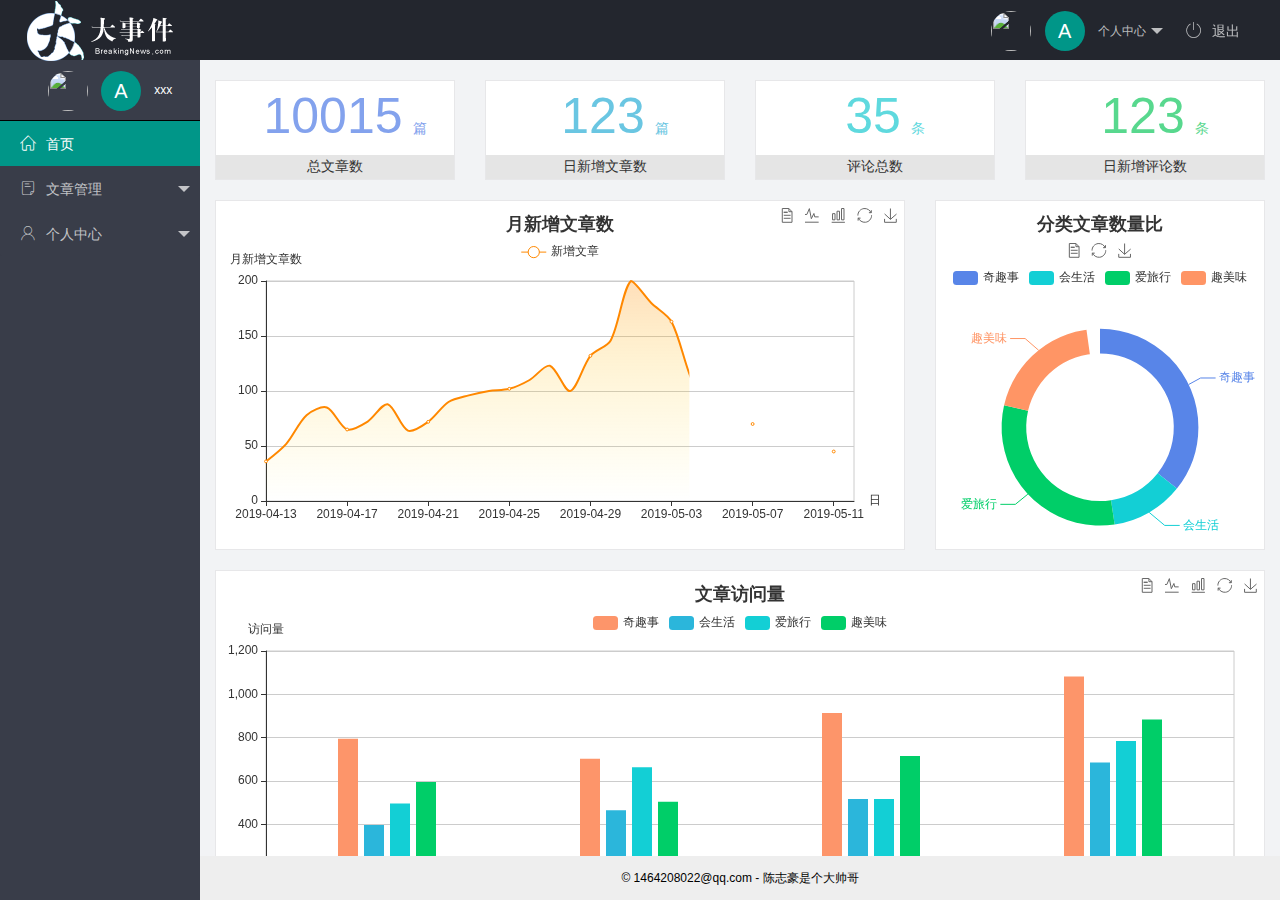
==== commit d67598a4: "完成首页" ====
--- a/index.html
+++ b/index.html
@@ -23,7 +23,6 @@
                     <a href="javascript:;" class="userinfo">
                         <img src="http://t.cn/RCzsdCq" class="layui-nav-img">
                         <span class="text-avatat">A</span>
-                       
                         个人中心
                     </a>
                     <dl class="layui-nav-child">
@@ -32,7 +31,7 @@
                         <dd><a href="javaScript:;">重置密码</a></dd>
                     </dl>
                 </li>
-                <li class="layui-nav-item"><a href="javaScript:;"><span class="iconfont icon-tuichu"></span>退出</a></li>
+                <li class="layui-nav-item" id="btnLogout"><a href="javaScript:;"><span class="iconfont icon-tuichu"></span>退出</a></li>
             </ul>
         </div>
 
@@ -42,9 +41,11 @@
                 <div class="userinfo">
                     <img src="http://t.cn/RCzsdCq" class="layui-nav-img">
                     <span class="text-avatat">A</span>
-                    <span id="welcome">欢迎</span>
-                    个人中心
+
+                    <span id="welcome1">xxx</span>
+
                 </div>
+                <!-- 左侧导航区域（可配合layui已有的垂直导航） -->
                 <!-- 左侧导航区域（可配合layui已有的垂直导航） -->
                 <ul class="layui-nav layui-nav-tree" lay-filter="test" lay-shrink="all">
                     <li class="layui-nav-item layui-this">
--- a/assets/css/index.css
+++ b/assets/css/index.css
@@ -47,8 +47,6 @@
 .layui-nav-img {
     width: 40px;
     height: 40px;
-
-
 }
 
 .text-avatat {
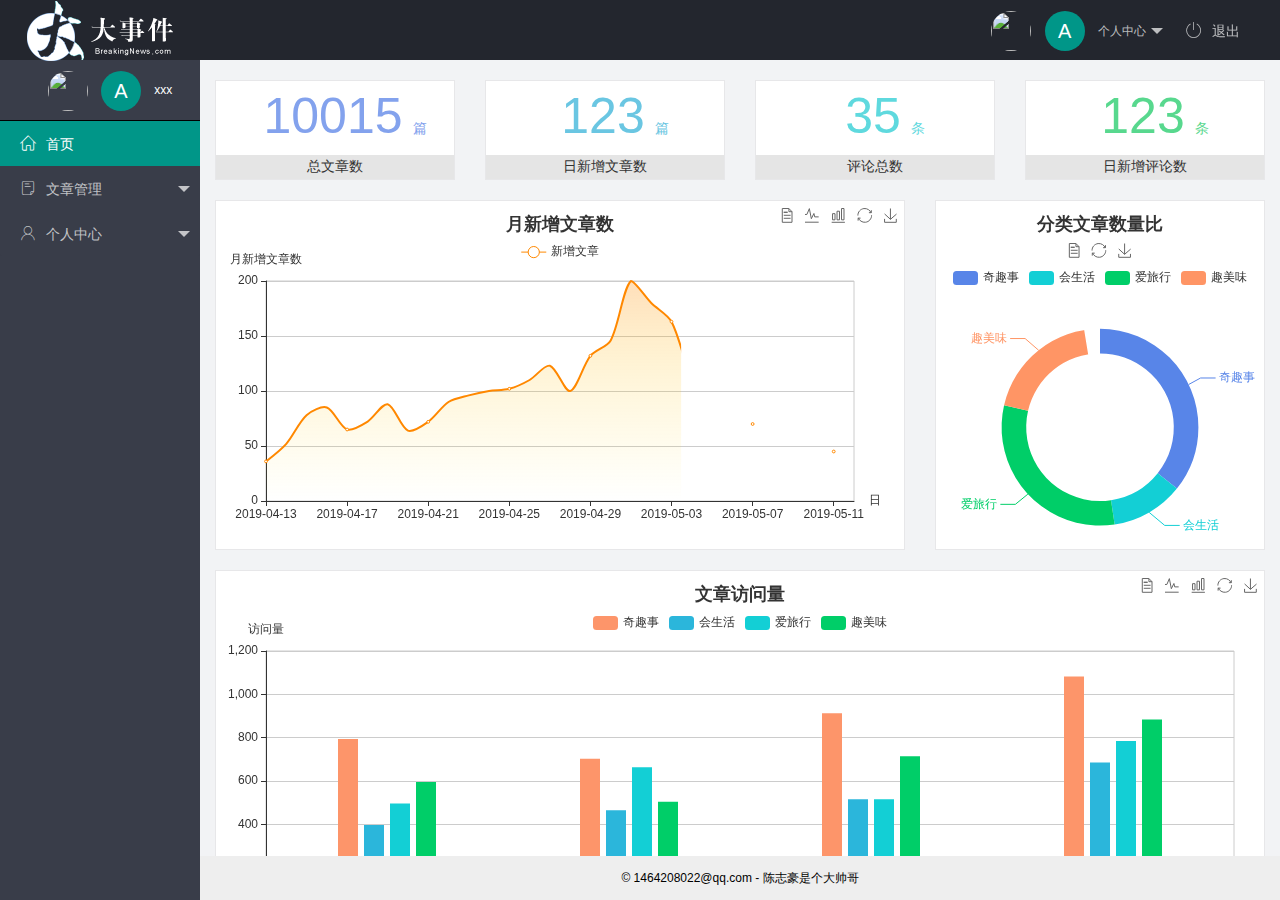
==== commit bbe9161b: "完成了个人中心" ====
--- a/index.html
+++ b/index.html
@@ -20,18 +20,19 @@
             <!-- 头部区域（可配合layui已有的水平导航） -->
             <ul class="layui-nav layui-layout-right">
                 <li class="layui-nav-item">
-                    <a href="javascript:;" class="userinfo">
+                    <a href="javascript:;" class="userinfo" target="fm">
                         <img src="http://t.cn/RCzsdCq" class="layui-nav-img">
                         <span class="text-avatat">A</span>
                         个人中心
                     </a>
                     <dl class="layui-nav-child">
-                        <dd><a href="javaScript:;">基本资料</a></dd>
-                        <dd><a href="javaScript:;">更换头像</a></dd>
-                        <dd><a href="javaScript:;">重置密码</a></dd>
+                        <dd><a href="/user/user_inof.html" target="fm">基本资料</a></dd>
+                        <dd><a href="/user/user_avatar.html" target="fm">更换头像</a></dd>
+                        <dd><a href="/user/user_pwd.html" target="fm">重置密码</a></dd>
                     </dl>
                 </li>
-                <li class="layui-nav-item" id="btnLogout"><a href="javaScript:;"><span class="iconfont icon-tuichu"></span>退出</a></li>
+                <li class="layui-nav-item" id="btnLogout"><a href="javaScript:;"><span
+                            class="iconfont icon-tuichu"></span>退出</a></li>
             </ul>
         </div>
 
@@ -42,10 +43,9 @@
                     <img src="http://t.cn/RCzsdCq" class="layui-nav-img">
                     <span class="text-avatat">A</span>
 
-                    <span id="welcome1">xxx</span>
+                    <span id="welcome">xxx</span>
 
                 </div>
-                <!-- 左侧导航区域（可配合layui已有的垂直导航） -->
                 <!-- 左侧导航区域（可配合layui已有的垂直导航） -->
                 <ul class="layui-nav layui-nav-tree" lay-filter="test" lay-shrink="all">
                     <li class="layui-nav-item layui-this">
@@ -63,9 +63,12 @@
                     <li class="layui-nav-item">
                         <a href="javascript:;"><span class="iconfont icon-user"></span>个人中心</a>
                         <dl class="layui-nav-child">
-                            <dd><a href="javascript:;"><i class="layui-icon layui-icon-app"></i>基本资料</a></dd>
-                            <dd><a href="javascript:;"><i class="layui-icon layui-icon-app"></i>更换头像</a></dd>
-                            <dd><a href="javascript:;"><i class="layui-icon layui-icon-app"></i>重置密码</a></dd>
+                            <dd><a href="/user/user_inof.html" target="fm"><i
+                                        class="layui-icon layui-icon-app"></i>基本资料</a></dd>
+                            <dd><a href="/user/user_avatar.html" target="fm"><i
+                                        class="layui-icon layui-icon-app"></i>更换头像</a></dd>
+                            <dd><a href="/user/user_pwd.html" target="fm"><i
+                                        class="layui-icon layui-icon-app"></i>重置密码</a></dd>
                         </dl>
                     </li>
 
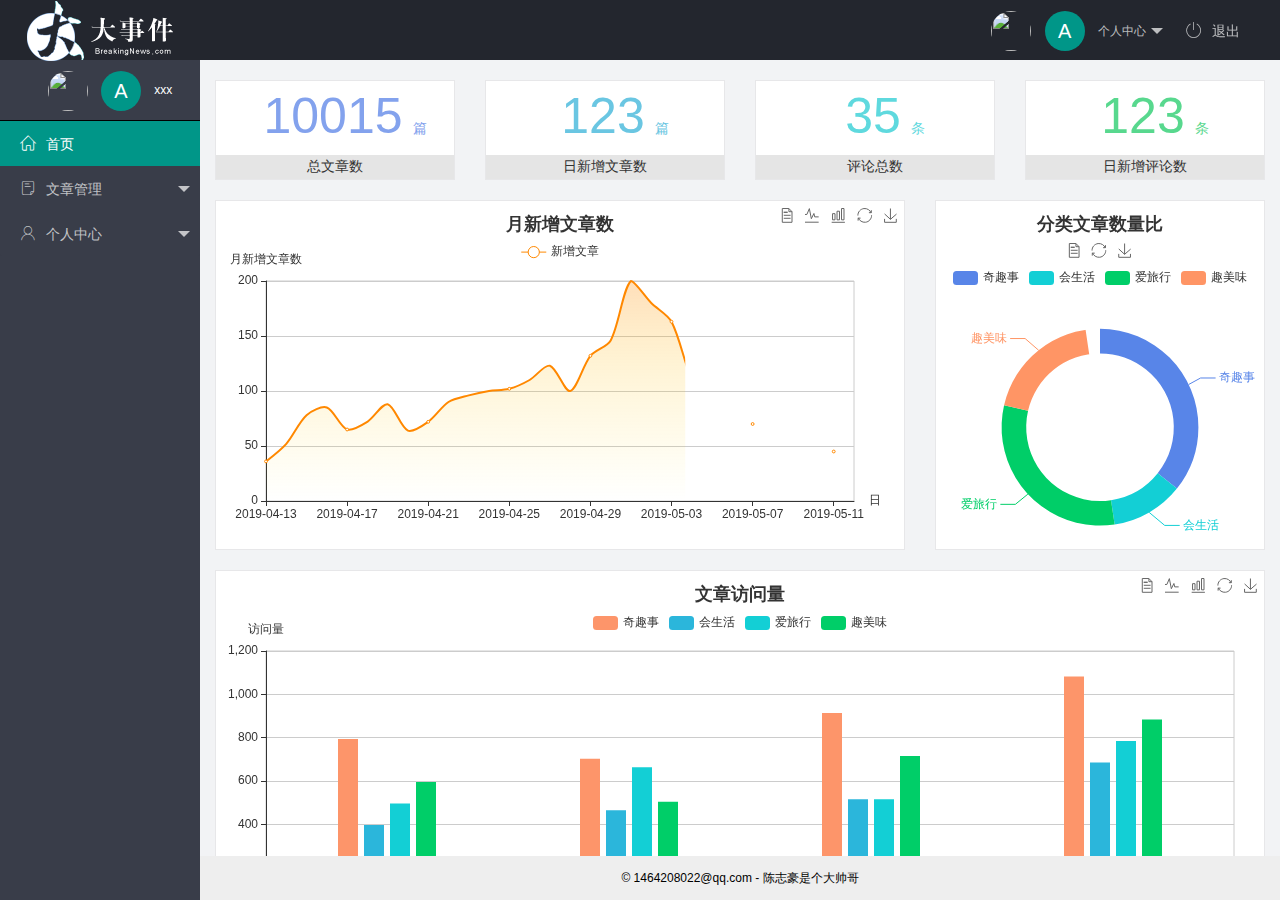
==== commit 89833b63: "完成文章类别的一部分" ====
--- a/index.html
+++ b/index.html
@@ -54,7 +54,8 @@
                     <li class="layui-nav-item">
                         <a class="" href="javascript:;"><span class="iconfont icon-16"></span>文章管理</a>
                         <dl class="layui-nav-child">
-                            <dd><a href="javascript:;"><i class="layui-icon layui-icon-app"></i>文章类别</a></dd>
+                            <dd><a href="/article/art_cate.html" target="fm"><i
+                                        class="layui-icon layui-icon-app"></i>文章类别</a></dd>
                             <dd><a href="javascript:;"><i class="layui-icon layui-icon-app"></i>文章列表</a></dd>
                             <dd><a href="javascript:;">
                                     <i class="layui-icon layui-icon-app"></i>发表文章</a></dd>
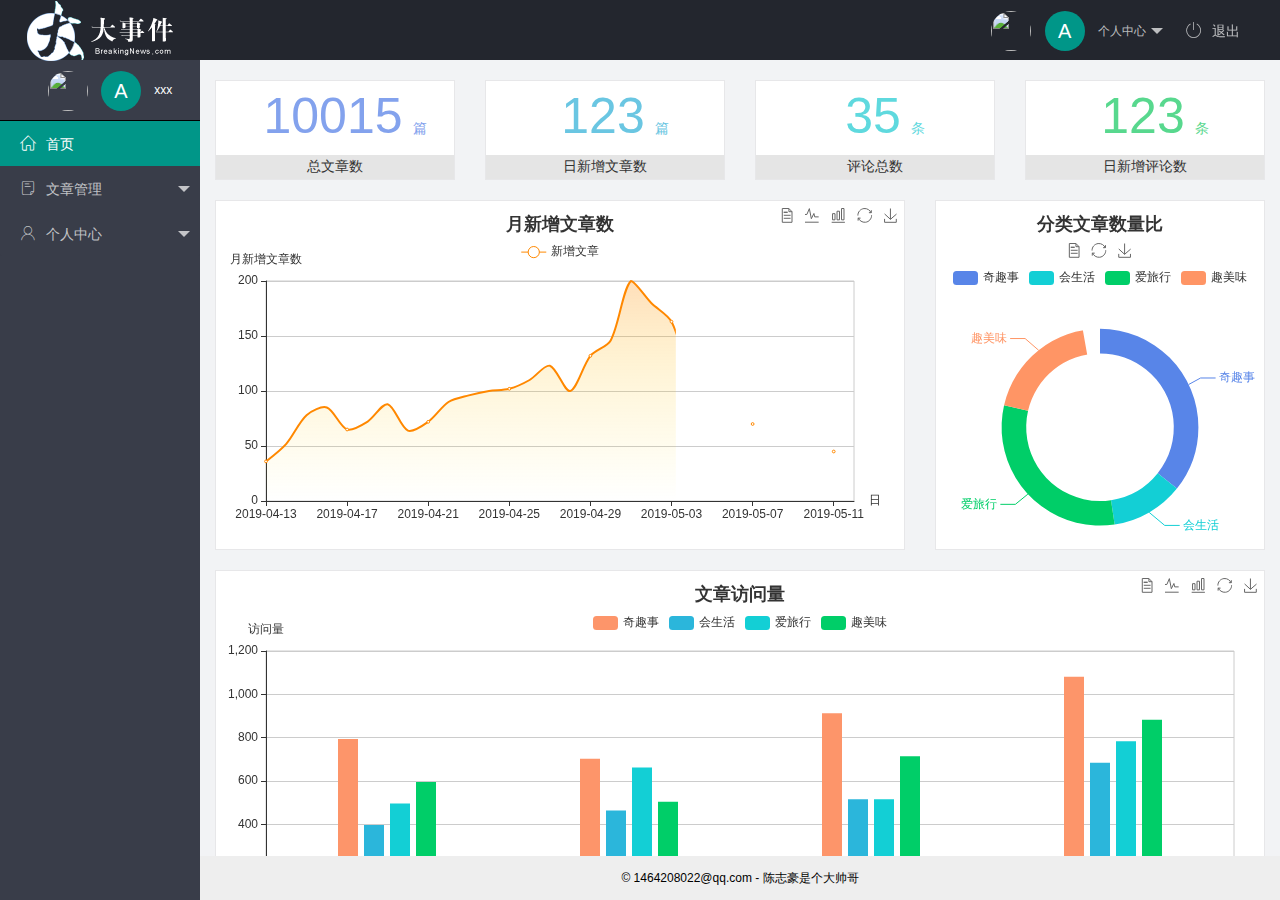
==== commit 5b98e37a: "文章管理" ====
--- a/index.html
+++ b/index.html
@@ -4,7 +4,7 @@
 <head>
     <meta charset="utf-8">
     <meta name="viewport" content="width=device-width, initial-scale=1, maximum-scale=1">
-    <title>大事件-后台</title>
+    <title>大事件-后台1</title>
     <!-- 引入layUI 的 css 文件 -->
     <link rel="stylesheet" href="/assets/lib/layui/css/layui.css">
     <!-- 字体图标css -->
@@ -56,8 +56,9 @@
                         <dl class="layui-nav-child">
                             <dd><a href="/article/art_cate.html" target="fm"><i
                                         class="layui-icon layui-icon-app"></i>文章类别</a></dd>
-                            <dd><a href="javascript:;"><i class="layui-icon layui-icon-app"></i>文章列表</a></dd>
-                            <dd><a href="javascript:;">
+                            <dd><a id='art_list' href="/article/art_list.html" target="fm"><i
+                                        class="layui-icon layui-icon-app"></i>文章列表</a></dd>
+                            <dd><a href="/article/art_pub.html" target="fm">
                                     <i class="layui-icon layui-icon-app"></i>发表文章</a></dd>
                         </dl>
                     </li>
